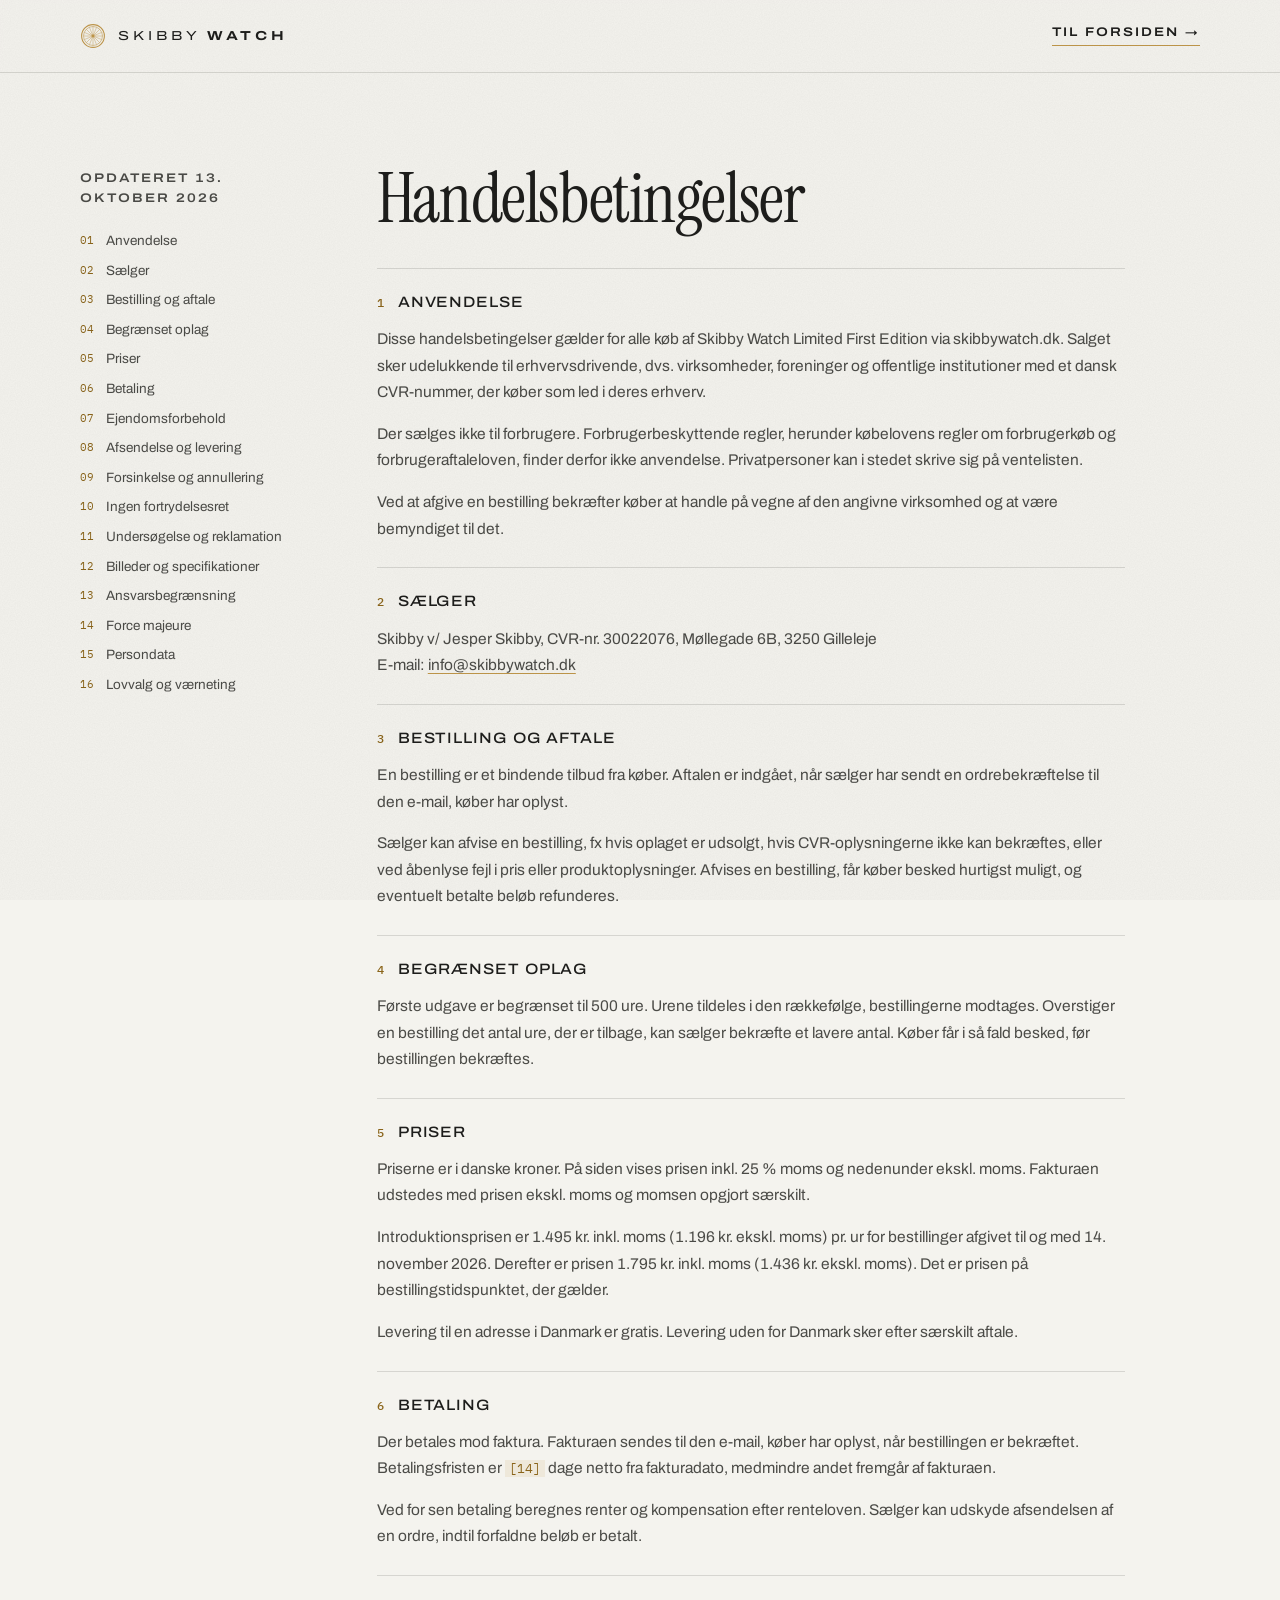
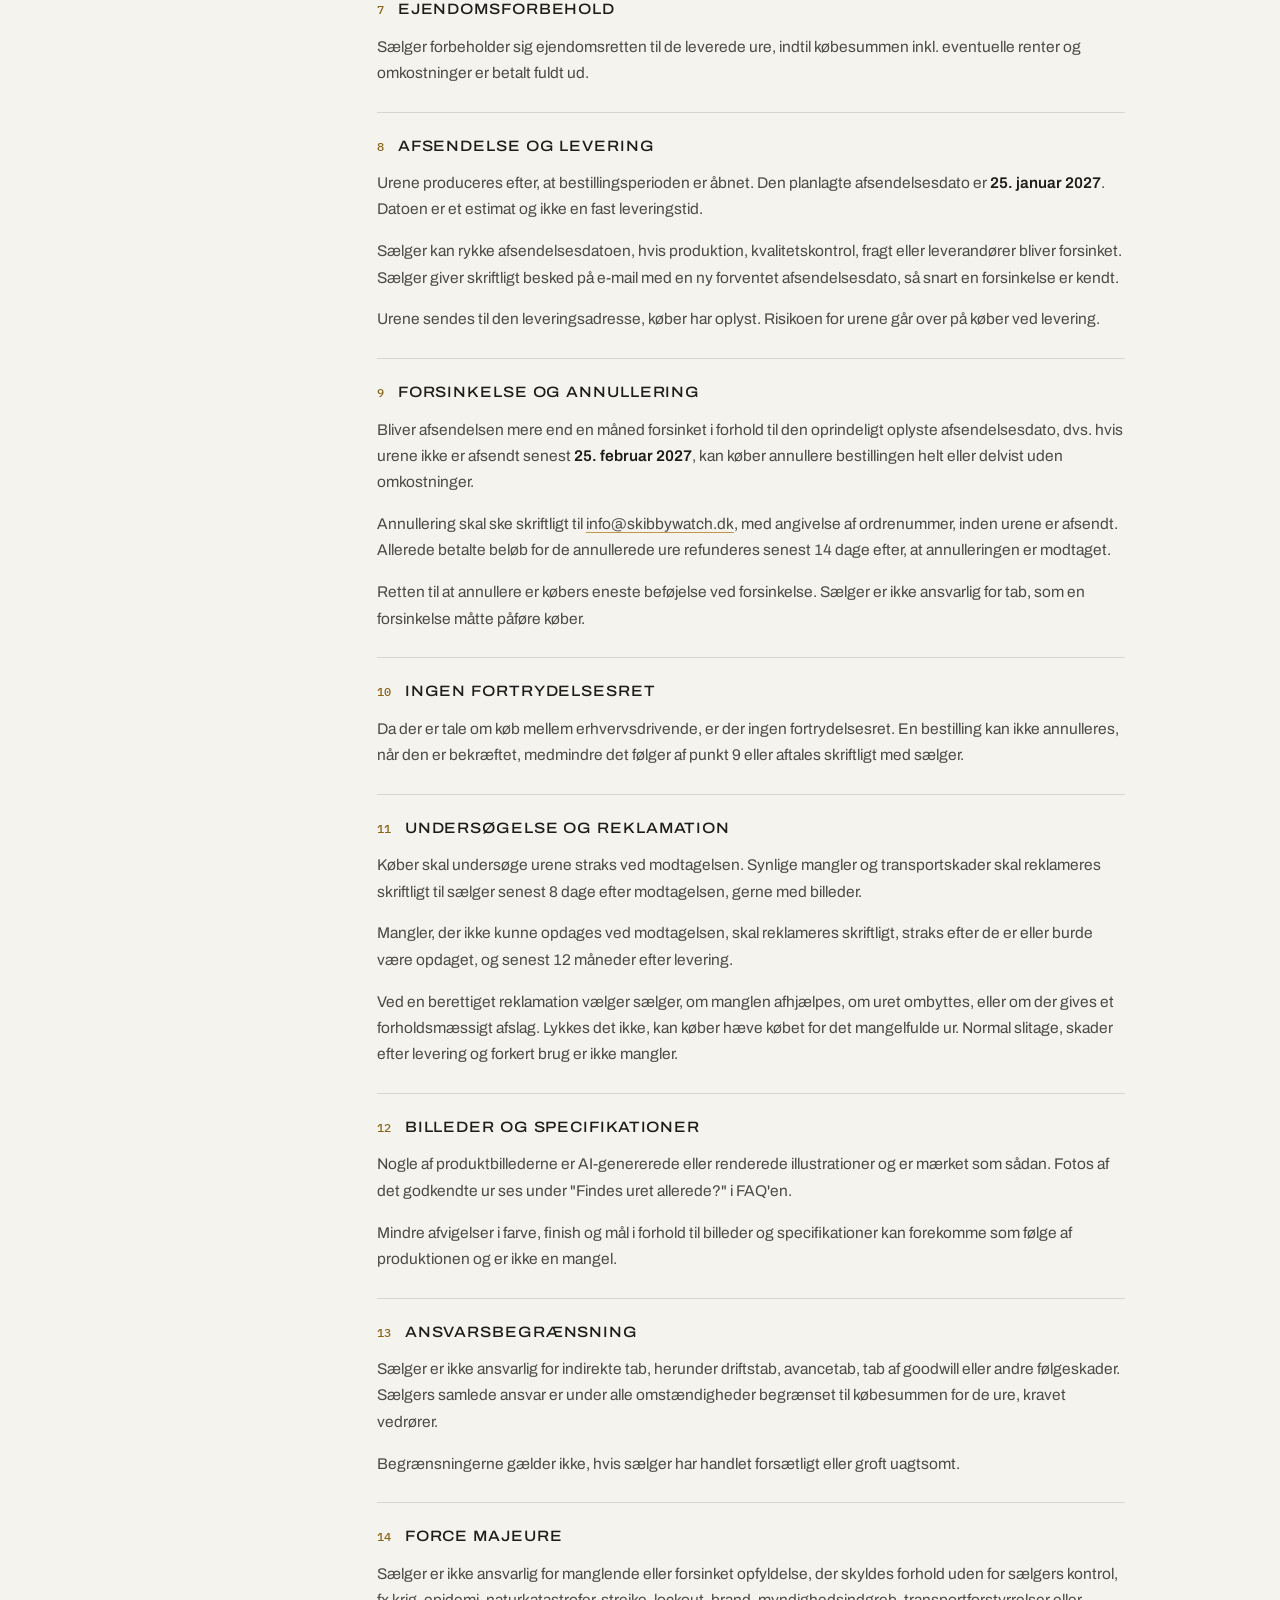
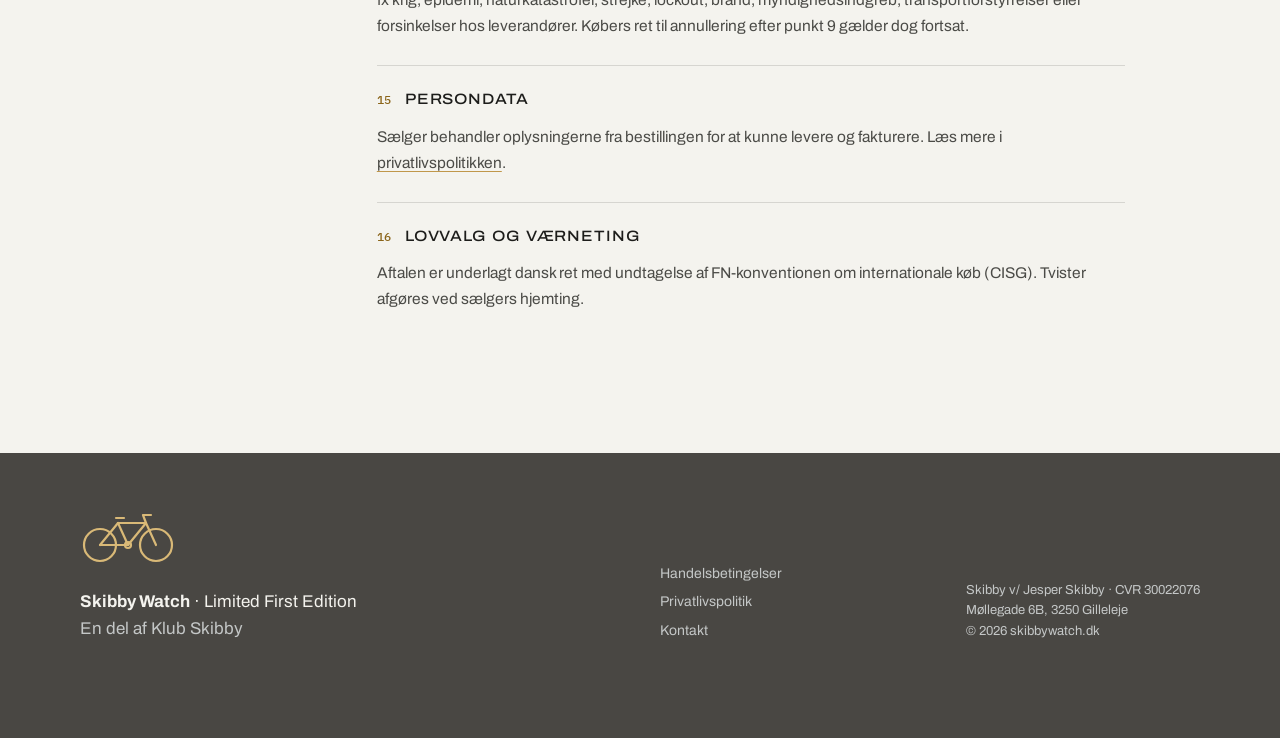
==== handelsbetingelser.html @ cc6bac85 "Handelsbetingelser og privatlivspolitik (B2B) - handelsbetingelser.html: erhvervssalg, sælger Skibby" ====
<!doctype html>
<html lang="da">
<head>
  <meta charset="utf-8">
  <meta name="viewport" content="width=device-width, initial-scale=1">
  <meta name="theme-color" content="#F4F3EE">
  <meta name="description" content="Handelsbetingelser for erhvervskøb af Skibby Watch Limited First Edition.">
  <link rel="canonical" href="https://skibbywatch.dk/handelsbetingelser.html">
  <title>Handelsbetingelser — Skibby Watch</title>
  <link rel="preconnect" href="https://fonts.googleapis.com">
  <link rel="preconnect" href="https://fonts.gstatic.com" crossorigin>
  <link href="https://fonts.googleapis.com/css2?family=Archivo:wdth,wght@62..125,300..800&family=IBM+Plex+Mono:wght@400;500&family=Instrument+Serif:ital@0;1&display=swap" rel="stylesheet">
  <link rel="stylesheet" href="assets/css/style.css">
</head>
<body class="legal-page">

  <svg width="0" height="0" style="position:absolute" aria-hidden="true">
    <defs>
      <symbol id="i-wheel" viewBox="0 0 48 48">
        <circle cx="24" cy="24" r="21" fill="none" stroke="currentColor" stroke-width="2"/>
        <circle cx="24" cy="24" r="17.5" fill="none" stroke="currentColor" stroke-width="1"/>
        <circle cx="24" cy="24" r="2.6" fill="currentColor"/>
        <g stroke="currentColor" stroke-width=".8">
          <line x1="24" y1="6.5" x2="24" y2="41.5"/><line x1="6.5" y1="24" x2="41.5" y2="24"/>
          <line x1="11.6" y1="11.6" x2="36.4" y2="36.4"/><line x1="36.4" y1="11.6" x2="11.6" y2="36.4"/>
          <line x1="17.3" y1="7.8" x2="30.7" y2="40.2"/><line x1="30.7" y1="7.8" x2="17.3" y2="40.2"/>
          <line x1="7.8" y1="17.3" x2="40.2" y2="30.7"/><line x1="7.8" y1="30.7" x2="40.2" y2="17.3"/>
        </g>
      </symbol>
      <symbol id="i-bike" viewBox="0 0 96 56">
        <g fill="none" stroke="currentColor" stroke-width="2.2" stroke-linecap="round" stroke-linejoin="round">
          <circle cx="20" cy="36" r="16"/><circle cx="76" cy="36" r="16"/>
          <path d="M20 36 L38 14 L66 14 L76 36"/><path d="M38 14 L48 36 L66 14"/><path d="M20 36 L48 36"/>
          <path d="M36 9 h8"/><path d="M66 14 L63 6 h8"/>
          <circle cx="48" cy="36" r="3"/>
        </g>
      </symbol>
    </defs>
  </svg>
  <div class="grain" aria-hidden="true"></div>

  <header class="site-header">
    <div class="wrap header-inner">
      <a class="brand" href="index.html" aria-label="Skibby Watch, til forsiden">
        <svg class="brand-wheel" aria-hidden="true"><use href="#i-wheel"/></svg>
        <span>Skibby <b>Watch</b></span>
      </a>
      <a class="link-arrow" href="index.html">Til forsiden</a>
    </div>
  </header>

  <main class="legal">
    <div class="wrap legal-grid">
      <aside class="legal-aside">
        <p class="eyebrow">Opdateret 13. oktober 2026</p>
        <nav aria-label="Indhold"><ol class="legal-toc"><li><a href="#anvendelse">Anvendelse</a></li><li><a href="#saelger">Sælger</a></li><li><a href="#aftale">Bestilling og aftale</a></li><li><a href="#oplag">Begrænset oplag</a></li><li><a href="#priser">Priser</a></li><li><a href="#betaling">Betaling</a></li><li><a href="#ejendomsforbehold">Ejendomsforbehold</a></li><li><a href="#levering">Afsendelse og levering</a></li><li><a href="#forsinkelse">Forsinkelse og annullering</a></li><li><a href="#ingen-fortrydelse">Ingen fortrydelsesret</a></li><li><a href="#reklamation">Undersøgelse og reklamation</a></li><li><a href="#billeder">Billeder og specifikationer</a></li><li><a href="#ansvar">Ansvarsbegrænsning</a></li><li><a href="#force-majeure">Force majeure</a></li><li><a href="#persondata">Persondata</a></li><li><a href="#lovvalg">Lovvalg og værneting</a></li></ol></nav>
      </aside>
      <article class="legal-body">
        <h1>Handelsbetingelser</h1>
        <section id="anvendelse">
          <h2><span>1</span>Anvendelse</h2>
          <p>Disse handelsbetingelser gælder for alle køb af Skibby Watch Limited First Edition via skibbywatch.dk. Salget sker udelukkende til erhvervsdrivende, dvs. virksomheder, foreninger og offentlige institutioner med et dansk CVR-nummer, der køber som led i deres erhverv.</p>
          <p>Der sælges ikke til forbrugere. Forbrugerbeskyttende regler, herunder købelovens regler om forbrugerkøb og forbrugeraftaleloven, finder derfor ikke anvendelse. Privatpersoner kan i stedet skrive sig på ventelisten.</p>
          <p>Ved at afgive en bestilling bekræfter køber at handle på vegne af den angivne virksomhed og at være bemyndiget til det.</p>
        </section>
        <section id="saelger">
          <h2><span>2</span>Sælger</h2>
          <p>Skibby v/ Jesper Skibby, CVR-nr. 30022076, Møllegade 6B, 3250 Gilleleje<br>E-mail: <a href="mailto:info@skibbywatch.dk">info@skibbywatch.dk</a></p>
        </section>
        <section id="aftale">
          <h2><span>3</span>Bestilling og aftale</h2>
          <p>En bestilling er et bindende tilbud fra køber. Aftalen er indgået, når sælger har sendt en ordrebekræftelse til den e-mail, køber har oplyst.</p>
          <p>Sælger kan afvise en bestilling, fx hvis oplaget er udsolgt, hvis CVR-oplysningerne ikke kan bekræftes, eller ved åbenlyse fejl i pris eller produktoplysninger. Afvises en bestilling, får køber besked hurtigst muligt, og eventuelt betalte beløb refunderes.</p>
        </section>
        <section id="oplag">
          <h2><span>4</span>Begrænset oplag</h2>
          <p>Første udgave er begrænset til 500 ure. Urene tildeles i den rækkefølge, bestillingerne modtages. Overstiger en bestilling det antal ure, der er tilbage, kan sælger bekræfte et lavere antal. Køber får i så fald besked, før bestillingen bekræftes.</p>
        </section>
        <section id="priser">
          <h2><span>5</span>Priser</h2>
          <p>Priserne er i danske kroner. På siden vises prisen inkl. 25 % moms og nedenunder ekskl. moms. Fakturaen udstedes med prisen ekskl. moms og momsen opgjort særskilt.</p>
          <p>Introduktionsprisen er 1.495 kr. inkl. moms (1.196 kr. ekskl. moms) pr. ur for bestillinger afgivet til og med 14. november 2026. Derefter er prisen 1.795 kr. inkl. moms (1.436 kr. ekskl. moms). Det er prisen på bestillingstidspunktet, der gælder.</p>
          <p>Levering til en adresse i Danmark er gratis. Levering uden for Danmark sker efter særskilt aftale.</p>
        </section>
        <section id="betaling">
          <h2><span>6</span>Betaling</h2>
          <p>Der betales mod faktura. Fakturaen sendes til den e-mail, køber har oplyst, når bestillingen er bekræftet. Betalingsfristen er <span class="todo">[14]</span> dage netto fra fakturadato, medmindre andet fremgår af fakturaen.</p>
          <p>Ved for sen betaling beregnes renter og kompensation efter renteloven. Sælger kan udskyde afsendelsen af en ordre, indtil forfaldne beløb er betalt.</p>
        </section>
        <section id="ejendomsforbehold">
          <h2><span>7</span>Ejendomsforbehold</h2>
          <p>Sælger forbeholder sig ejendomsretten til de leverede ure, indtil købesummen inkl. eventuelle renter og omkostninger er betalt fuldt ud.</p>
        </section>
        <section id="levering">
          <h2><span>8</span>Afsendelse og levering</h2>
          <p>Urene produceres efter, at bestillingsperioden er åbnet. Den planlagte afsendelsesdato er <strong>25. januar 2027</strong>. Datoen er et estimat og ikke en fast leveringstid.</p>
          <p>Sælger kan rykke afsendelsesdatoen, hvis produktion, kvalitetskontrol, fragt eller leverandører bliver forsinket. Sælger giver skriftligt besked på e-mail med en ny forventet afsendelsesdato, så snart en forsinkelse er kendt.</p>
          <p>Urene sendes til den leveringsadresse, køber har oplyst. Risikoen for urene går over på køber ved levering.</p>
        </section>
        <section id="forsinkelse">
          <h2><span>9</span>Forsinkelse og annullering</h2>
          <p>Bliver afsendelsen mere end en måned forsinket i forhold til den oprindeligt oplyste afsendelsesdato, dvs. hvis urene ikke er afsendt senest <strong>25. februar 2027</strong>, kan køber annullere bestillingen helt eller delvist uden omkostninger.</p>
          <p>Annullering skal ske skriftligt til <a href="mailto:info@skibbywatch.dk">info@skibbywatch.dk</a>, med angivelse af ordrenummer, inden urene er afsendt. Allerede betalte beløb for de annullerede ure refunderes senest 14 dage efter, at annulleringen er modtaget.</p>
          <p>Retten til at annullere er købers eneste beføjelse ved forsinkelse. Sælger er ikke ansvarlig for tab, som en forsinkelse måtte påføre køber.</p>
        </section>
        <section id="ingen-fortrydelse">
          <h2><span>10</span>Ingen fortrydelsesret</h2>
          <p>Da der er tale om køb mellem erhvervsdrivende, er der ingen fortrydelsesret. En bestilling kan ikke annulleres, når den er bekræftet, medmindre det følger af punkt 9 eller aftales skriftligt med sælger.</p>
        </section>
        <section id="reklamation">
          <h2><span>11</span>Undersøgelse og reklamation</h2>
          <p>Køber skal undersøge urene straks ved modtagelsen. Synlige mangler og transportskader skal reklameres skriftligt til sælger senest 8 dage efter modtagelsen, gerne med billeder.</p>
          <p>Mangler, der ikke kunne opdages ved modtagelsen, skal reklameres skriftligt, straks efter de er eller burde være opdaget, og senest 12 måneder efter levering.</p>
          <p>Ved en berettiget reklamation vælger sælger, om manglen afhjælpes, om uret ombyttes, eller om der gives et forholdsmæssigt afslag. Lykkes det ikke, kan køber hæve købet for det mangelfulde ur. Normal slitage, skader efter levering og forkert brug er ikke mangler.</p>
        </section>
        <section id="billeder">
          <h2><span>12</span>Billeder og specifikationer</h2>
          <p>Nogle af produktbillederne er AI-genererede eller renderede illustrationer og er mærket som sådan. Fotos af det godkendte ur ses under "Findes uret allerede?" i FAQ'en.</p>
          <p>Mindre afvigelser i farve, finish og mål i forhold til billeder og specifikationer kan forekomme som følge af produktionen og er ikke en mangel.</p>
        </section>
        <section id="ansvar">
          <h2><span>13</span>Ansvarsbegrænsning</h2>
          <p>Sælger er ikke ansvarlig for indirekte tab, herunder driftstab, avancetab, tab af goodwill eller andre følgeskader. Sælgers samlede ansvar er under alle omstændigheder begrænset til købesummen for de ure, kravet vedrører.</p>
          <p>Begrænsningerne gælder ikke, hvis sælger har handlet forsætligt eller groft uagtsomt.</p>
        </section>
        <section id="force-majeure">
          <h2><span>14</span>Force majeure</h2>
          <p>Sælger er ikke ansvarlig for manglende eller forsinket opfyldelse, der skyldes forhold uden for sælgers kontrol, fx krig, epidemi, naturkatastrofer, strejke, lockout, brand, myndighedsindgreb, transportforstyrrelser eller forsinkelser hos leverandører. Købers ret til annullering efter punkt 9 gælder dog fortsat.</p>
        </section>
        <section id="persondata">
          <h2><span>15</span>Persondata</h2>
          <p>Sælger behandler oplysningerne fra bestillingen for at kunne levere og fakturere. Læs mere i <a href="privatlivspolitik.html">privatlivspolitikken</a>.</p>
        </section>
        <section id="lovvalg">
          <h2><span>16</span>Lovvalg og værneting</h2>
          <p>Aftalen er underlagt dansk ret med undtagelse af FN-konventionen om internationale køb (CISG). Tvister afgøres ved sælgers hjemting.</p>
        </section>

      </article>
    </div>
  </main>

  <footer class="site-footer">
    <div class="wrap footer-inner">
      <div class="footer-brand">
        <svg class="footer-bike" aria-hidden="true"><use href="#i-bike"/></svg>
        <p><b>Skibby Watch</b> · Limited First Edition</p>
        <p class="muted">En del af Klub Skibby</p>
      </div>
      <nav class="footer-nav" aria-label="Footer">
        <a href="handelsbetingelser.html">Handelsbetingelser</a>
        <a href="privatlivspolitik.html">Privatlivspolitik</a>
        <a href="mailto:info@skibbywatch.dk">Kontakt</a>
      </nav>
      <p class="muted small">Skibby v/ Jesper Skibby · CVR 30022076<br>Møllegade 6B, 3250 Gilleleje<br>© 2026 skibbywatch.dk</p>
    </div>
  </footer>
</body>
</html>
---- assets/css/style.css ----
/* ==========================================================================
   Skibby Watch — skibbywatch.dk
   Skandinavisk og minimalistisk, afstemt efter urskiven:
   hvid skive, guldindekser, poleret stål og den grå sten fra produktfotoet.
   ========================================================================== */

:root {
  /* Palette — hentet fra urskiven */
  --paper:      #F4F3EE;  /* hvid skive */
  --paper-2:    #E9E8E1;  /* skive i skygge / guilloche */
  --ink:        #1D1D1B;  /* sorte påskrifter */
  --ink-soft:   #4B4B47;
  --steel:      #676C70;  /* stål, mørk side — bruges til tekst */
  --steel-light:#C4C7C7;  /* poleret stål */
  --gold:       #C0974A;  /* guldindekser — streger, flader, ikoner */
  --gold-ink:   #8A6419;  /* guld til lille tekst (kontrast) */
  --gold-light: #D9B977;  /* guld på mørk baggrund */
  --stone:      #494743;  /* stenen fra produktfotoet */
  --line:       rgba(29, 29, 27, .14);

  --gold-metal: linear-gradient(90deg, #A37A2C 0%, #E6CB8C 45%, #C0974A 60%, #8C6620 100%);
  --steel-metal: conic-gradient(from 210deg, #8E9396, #F1F2F0, #A6AAAC, #E4E5E2, #7E8386, #D7D9D6, #8E9396);

  --font-sans: "Archivo", system-ui, -apple-system, "Segoe UI", sans-serif;
  --font-mono: "IBM Plex Mono", ui-monospace, Menlo, monospace;
  --font-label: "Archivo", system-ui, sans-serif;
  --font-serif: "Instrument Serif", "Times New Roman", serif;   /* accent, som en gravering */
  --shadow-soft: 0 1px 1px rgba(29,29,27,.04), 0 8px 16px -6px rgba(29,29,27,.10), 0 30px 60px -20px rgba(29,29,27,.22);  /* bred, spærret versal som "GRAND TOUR STAGE WINS" */

  --wrap: 1200px;
  --gutter: clamp(16px, 4vw, 40px);
  --radius: 2px;
  --ease: cubic-bezier(.2, .7, .2, 1);
}

*,
*::before,
*::after { box-sizing: border-box; }

html { scroll-behavior: smooth; -webkit-text-size-adjust: 100%; overflow-x: clip; }

body {
  margin: 0;
  background: var(--paper);
  color: var(--ink);
  font-family: var(--font-sans);
  font-size: 17px;
  line-height: 1.6;
  -webkit-font-smoothing: antialiased;
  font-feature-settings: "tnum" 1;
  overflow-x: hidden;
}

img { display: block; max-width: 100%; }
a { color: inherit; }
h1, h2, h3 { margin: 0; line-height: 1.02; letter-spacing: -.02em; }
p { margin: 0 0 1em; }

.wrap {
  width: 100%;
  max-width: var(--wrap);
  margin-inline: auto;
  padding-inline: var(--gutter);
}

/* Grain — det rå lag over alt ---------------------------------------- */
.grain {
  position: fixed;
  inset: 0;
  pointer-events: none;
  z-index: 100;
  opacity: .07;
  mix-blend-mode: multiply;
  background-image: url("data:image/svg+xml;utf8,<svg xmlns='http://www.w3.org/2000/svg' width='220' height='220'><filter id='n'><feTurbulence type='fractalNoise' baseFrequency='.85' numOctaves='3' stitchTiles='stitch'/><feColorMatrix values='0 0 0 0 0  0 0 0 0 0  0 0 0 0 0  0 0 0 .55 0'/></filter><rect width='100%' height='100%' filter='url(%23n)'/></svg>");
}

/* Små fællesbrikker -------------------------------------------------- */
.eyebrow {
  display: inline-flex;
  align-items: center;
  gap: .6em;
  font-family: var(--font-label);
  font-size: 12.5px;
  letter-spacing: .08em;
  text-transform: uppercase;
  color: var(--ink-soft);
  margin-bottom: 1.4rem;
}
/* Fælles label-stil, som skrifterne på skiven */
.eyebrow, .hero-facts dt, .stage-labels, .spec h3, .qty-label, .ph .tag, .ph::before,
.story-media figcaption, blockquote cite, .numberband-note, .price small, .variant, .sticky-buy span, .section-no {
  font-stretch: 118%;
  font-weight: 600;
  letter-spacing: .16em;
}

/* Sektionsnummer som et timeindeks: guldbaton + tal */
.section-no {
  display: inline-flex;
  align-items: center;
  gap: 10px;
  font-family: var(--font-label);
  font-size: 12px;
  color: var(--gold-ink);
  margin-bottom: 1rem;
}
.section-no::before {
  content: "";
  width: 22px; height: 6px;
  background: var(--gold-metal);
  box-shadow: 0 1px 0 rgba(0,0,0,.25);
}

.todo {
  font-family: var(--font-mono);
  font-size: .85em;
  color: var(--gold-ink);
  background: rgba(192, 151, 74, .12);
  padding: 0 .3em;
}

.btn {
  --bg: var(--ink);
  display: inline-flex;
  align-items: center;
  justify-content: center;
  gap: .7em;
  background: var(--bg);
  color: var(--paper);
  border: 0;
  border-radius: 1px;
  padding: 18px 30px;
  font: 600 12.5px/1 var(--font-label);
  font-stretch: 118%;
  letter-spacing: .16em;
  text-transform: uppercase;
  text-decoration: none;
  cursor: pointer;
  position: relative;
  transition: background .35s var(--ease);
  box-shadow: 0 10px 24px -12px rgba(29,29,27,.5);
}
/* indre guldkant, som en facet */
.btn::after {
  content: "";
  position: absolute;
  inset: 4px;
  border: 1px solid rgba(217, 185, 119, .45);
  pointer-events: none;
  transition: inset .35s var(--ease), border-color .35s var(--ease);
}
.btn:hover { background: #2A2A27; }
.btn:hover::after { inset: 3px; border-color: rgba(217, 185, 119, .9); }
.btn:active { transform: translateY(1px); }
.btn:focus-visible { outline: 1px solid var(--gold); outline-offset: 4px; }
.btn-sm { padding: 12px 18px; font-size: 11px; }
.btn-sm::after { inset: 3px; }
.btn-block { width: 100%; padding-block: 22px; font-size: 13px; }

.ic-inline { width: 16px; height: 16px; }
.btn .ic-inline { color: var(--gold-light); }
.btn:hover .ic-inline { animation: spin 1.2s linear infinite; }

.link-arrow {
  font: 600 12.5px/1 var(--font-label);
  font-stretch: 118%;
  letter-spacing: .16em;
  text-transform: uppercase;
  text-decoration: none;
  border-bottom: 1px solid var(--gold);
  padding-bottom: 6px;
}
.link-arrow::after { content: " →"; transition: margin .2s; }
.link-arrow:hover::after { margin-left: 4px; }

@keyframes spin { to { transform: rotate(360deg); } }

/* Billed-pladsholdere -------------------------------------------------
   Hvis billedet ikke findes, vises en rå, stribet flade med filnavnet. */
.ph {
  position: relative;
  margin: 0;
  aspect-ratio: 4 / 5;
  overflow: hidden;
  background:
    repeating-linear-gradient(-45deg, transparent 0 14px, rgba(27,28,30,.05) 14px 15px),
    var(--paper-2);
  border: 1px solid var(--line);
}
.ph::before {
  content: attr(data-label);
  position: absolute;
  left: 14px; bottom: 12px; right: 14px;
  font-family: var(--font-label);
  font-size: 10.5px;
  color: var(--ink-soft);
}
.ph img {
  position: relative;
  z-index: 1;
  width: 100%;
  height: 100%;
  object-fit: cover;
  filter: saturate(.94) contrast(1.02);
  transition: transform 1.4s var(--ease);
}
.gallery .ph:hover img { transform: scale(1.03); }
.ph img.is-missing { display: none; }
.ph-portrait { aspect-ratio: 7 / 10; }
.ph-front img { object-position: 50% 45%; }
.ph-back img { object-position: 50% 48%; transform: scale(1.7); transform-origin: 50% 48%; }
.gallery .ph-back:hover img { transform: scale(1.76); }
.ph .tag {
  position: absolute;
  z-index: 3;
  left: 12px; top: 12px;
  background: var(--paper);
  color: var(--ink);
  font-family: var(--font-label);
  font-size: 10px;
  text-transform: uppercase;
  padding: 5px 9px 5px 22px;
  backdrop-filter: blur(6px);
  background: rgba(244, 243, 238, .88);
}
/* lille guldindeks i mærkaten */
.ph .tag::before {
  content: "";
  position: absolute;
  left: 9px; top: 50%;
  width: 7px; height: 3px;
  translate: 0 -50%;
  background: var(--gold-metal);
}
/* Mærkning af AI-genererede billeder (EU AI Act art. 50) */
.ph[data-ai]::after {
  content: "AI-genereret";
  position: absolute;
  z-index: 3;
  right: 8px; bottom: 8px;
  font: 500 9px/1 var(--font-label);
  letter-spacing: .04em;
  color: rgba(29, 29, 27, .7);
  background: rgba(244, 243, 238, .72);
  padding: 3px 5px;
  pointer-events: none;
}
.ph-tall { aspect-ratio: 4 / 5; }
.ph-square { aspect-ratio: 1; }
.ph-wide { aspect-ratio: 16 / 10; }

/* Header ------------------------------------------------------------- */
.site-header {
  position: sticky;
  top: env(safe-area-inset-top, 0px);
  z-index: 50;
  background: rgba(244, 243, 238, .86);
  backdrop-filter: blur(10px);
  -webkit-backdrop-filter: blur(10px);
  border-bottom: 1px solid var(--line);
}
.header-inner {
  display: flex;
  align-items: center;
  justify-content: space-between;
  gap: 16px;
  height: 72px;
}
.brand {
  display: inline-flex;
  align-items: center;
  gap: 12px;
  text-decoration: none;
  font-size: 13px;
  font-weight: 400;
  font-stretch: 125%;
  letter-spacing: .3em;
  text-transform: uppercase;
}
.brand b { font-weight: 700; }
.brand span { white-space: nowrap; }
.brand-wheel { width: 26px; height: 26px; color: var(--gold); animation: spin 14s linear infinite; }
.nav { display: flex; gap: 28px; }
.nav a {
  text-decoration: none;
  font-size: 11px;
  font-weight: 600;
  font-stretch: 118%;
  letter-spacing: .16em;
  text-transform: uppercase;
  color: var(--ink-soft);
}
.nav a:hover { color: var(--ink); }

/* Hero --------------------------------------------------------------- */
.hero { padding: clamp(40px, 8vw, 96px) 0 clamp(24px, 4vw, 48px); overflow: clip; }
.hero-grid {
  display: grid;
  grid-template-columns: 1.1fr .9fr;
  gap: clamp(32px, 6vw, 80px);
  align-items: center;
}
.hero h1 {
  font-size: clamp(30px, 4.2vw, 58px);
  font-weight: 500;
  font-stretch: 110%;
  text-transform: uppercase;
  letter-spacing: .02em;
  line-height: 1.04;
  margin-bottom: 1.6rem;
}
.hero h1 em {
  display: block;
  margin-top: .06em;
  font-family: var(--font-serif);
  font-style: italic;
  font-weight: 400;
  font-stretch: 100%;
  text-transform: none;
  letter-spacing: -.01em;
  font-size: 1.5em;
  line-height: .95;
}
.lead { font-size: clamp(17px, 1.5vw, 19px); color: var(--ink-soft); max-width: 34em; }
.hero-cta { display: flex; flex-wrap: wrap; align-items: center; gap: 28px; margin: 2rem 0 2.6rem; }
.hero-facts {
  display: grid;
  grid-template-columns: repeat(3, auto);
  justify-content: start;
  gap: 0 40px;
  margin: 0;
  padding-top: 1.4rem;
  border-top: 1px solid var(--line);
}
.hero-facts dt {
  font-family: var(--font-label);
  font-size: 10.5px;
  text-transform: uppercase;
  color: var(--steel);
}
.hero-facts dd { margin: 6px 0 0; font-weight: 400; font-size: 24px; line-height: 1.1; font-family: var(--font-serif); }

.hero-copy { position: relative; z-index: 1; }
.hero-media { position: relative; margin: 0; isolation: isolate; }
.hero-media .ph, .buy-media .ph { border: 0; outline: 1px solid rgba(255,255,255,.55); outline-offset: -10px; box-shadow: var(--shadow-soft); }
/* Solstråle-guilloche som på skiven, bag billedet */
.hero-media::before {
  content: "";
  position: absolute;
  z-index: -2;
  left: 50%; top: 50%;
  width: 150%; aspect-ratio: 1;
  translate: -50% -50%;
  border-radius: 50%;
  background:
    radial-gradient(circle, transparent 0 40%, var(--paper) 71%),
    repeating-conic-gradient(rgba(29,29,27,.07) 0 .6deg, transparent .6deg 2.4deg),
    var(--paper-2);
}
.dial-ring {
  position: absolute;
  z-index: -1;
  left: 50%; top: 50%;
  width: 136%;
  translate: -50% -50%;
  overflow: visible;
}
.dial-ring .ring-line { stroke: var(--steel-light); stroke-width: 1.2; }
.dial-ring .ticks line { stroke: var(--ink); stroke-width: 1.2; opacity: .45; }
.dial-ring .baton { fill: var(--gold); stroke: rgba(0,0,0,.18); stroke-width: .6; }

/* Medaljon: laurbærkransen fra skiven, i poleret stålkant */
.medal {
  position: absolute;
  left: -48px;
  bottom: -44px;
  width: 144px;
  height: 144px;
  border-radius: 50%;
  z-index: 2;
  padding: 6px;
  background: var(--steel-metal);
  box-shadow: 0 2px 3px rgba(29,29,27,.12), 0 18px 34px -10px rgba(29,29,27,.35), inset 0 0 0 1px rgba(0,0,0,.15);
}
.medal svg {
  width: 100%;
  height: 100%;
  border-radius: 50%;
  background:
    repeating-conic-gradient(rgba(29,29,27,.05) 0 .8deg, transparent .8deg 3deg),
    var(--paper);
  box-shadow: inset 0 0 0 1px rgba(0,0,0,.12);
}
.medal .laurel { fill: none; stroke: var(--gold); stroke-width: .9; }
.medal-ring {
  fill: var(--steel);
  font-family: var(--font-label);
  font-size: 7.4px;
  font-weight: 600;
  letter-spacing: .2em;
}
.medal-five { fill: var(--gold); font: 600 26px/1 var(--font-sans); }
.medal-sub { fill: var(--ink); font: 600 5.4px/1 var(--font-label); letter-spacing: .18em; }
.medal-ring { transform-origin: 66px 66px; animation: spin 40s linear infinite; }

/* Etapeprofil -------------------------------------------------------- */
.stage { margin-top: clamp(40px, 6vw, 72px); }
.stage-plot { position: relative; padding-top: 28px; }
.stage svg { display: block; width: 100%; height: clamp(64px, 9vw, 120px); }
/* Hver top markeres som et guldindeks med årstal */
.peak {
  position: absolute;
  left: var(--x);
  top: calc(28px + var(--y) * .9);
  translate: -50% calc(-100% - 12px);
  font-family: var(--font-mono);
  font-size: 12px;
  font-weight: 500;
  letter-spacing: .04em;
  color: var(--gold-ink);
  white-space: nowrap;
}
.peak::after {
  content: "";
  position: absolute;
  left: 50%; top: calc(100% + 2px);
  width: 4px; height: 12px;
  translate: -50% 0;
  background: var(--gold-metal);
  box-shadow: 0 0 0 .5px rgba(0,0,0,.2);
}
.engrave-line { stroke: var(--steel); stroke-width: 1; opacity: .35; }
.stage-line {
  fill: none;
  stroke: var(--ink);
  stroke-width: 1.4;
  vector-effect: non-scaling-stroke;
  stroke-linejoin: round;
  stroke-dasharray: 2400;
  stroke-dashoffset: 2400;
  transition: stroke-dashoffset 2.4s var(--ease);
}
.stage.is-visible .stage-line { stroke-dashoffset: 0; }
.stage-labels {
  display: flex;
  justify-content: center;
  text-align: center;
  font-family: var(--font-label);
  font-size: 10px;
  text-transform: uppercase;
  color: var(--steel);
  padding-top: 8px;
  padding-bottom: 10px;
}

/* Minutspor: fine streger, guldindeks for hvert femte */
.minute-track {
  height: 12px;
  background:
    repeating-linear-gradient(90deg, var(--gold) 0 3px, transparent 3px 60px) left top / 100% 12px no-repeat,
    repeating-linear-gradient(90deg, rgba(29,29,27,.45) 0 1px, transparent 1px 12px) left top / 100% 7px no-repeat;
  border-top: 1px solid var(--ink);
}
.stage-labels .kom { color: var(--gold-ink); }

/* Historien ---------------------------------------------------------- */
.story { padding: clamp(80px, 12vw, 160px) 0; }
.story-grid {
  display: grid;
  grid-template-columns: 1.3fr 1fr;
  gap: clamp(24px, 4vw, 56px);
  align-items: start;
}
.story-label { grid-column: 1 / -1; }
h2 {
  font-size: clamp(24px, 2.8vw, 36px);
  font-weight: 500;
  font-stretch: 112%;
  letter-spacing: .05em;
  text-transform: uppercase;
}
.story-body .big {
  font-family: var(--font-serif);
  font-size: clamp(32px, 3.6vw, 48px);
  font-weight: 400;
  line-height: 1.08;
  letter-spacing: -.01em;
  color: var(--ink) !important;
  margin-bottom: 1.2em;
}
.story-body p { color: var(--ink-soft); max-width: 36em; }
blockquote {
  margin: 2.2rem 0 0;
  padding: 1.4rem 0 0 1.4rem;
  border-left: 1px solid var(--gold);
}
blockquote p { font-family: var(--font-serif); font-size: 26px; line-height: 1.2; color: var(--ink) !important; font-style: italic; }
blockquote cite { font-style: normal; font-family: var(--font-label); font-size: 10.5px; text-transform: uppercase; color: var(--steel); }
.story-media { margin: 0; max-width: 420px; justify-self: end; width: 100%; }
.story-media .ph { filter: grayscale(1) contrast(1.05); border: 0; box-shadow: var(--shadow-soft); }
.story-media figcaption {
  display: flex;
  align-items: center;
  gap: 10px;
  margin-top: 14px;
  font-family: var(--font-label);
  font-size: 10.5px;
  text-transform: uppercase;
  color: var(--steel);
}
.ic { width: 36px; height: 22px; color: var(--gold); flex: none; }

/* Uret --------------------------------------------------------------- */
.watch { padding: 0 0 clamp(64px, 10vw, 128px); }
.section-head {
  display: grid;
  grid-template-columns: 200px 1fr;
  gap: 8px clamp(24px, 4vw, 56px);
  align-items: end;
  margin-bottom: clamp(28px, 4vw, 48px);
}
.section-head .section-no { grid-row: 1; grid-column: 1; justify-self: start; align-self: start; }
.section-head h2 { grid-column: 1 / -1; }
.section-head p { grid-column: 1 / -1; color: var(--ink-soft); max-width: 32em; margin: 0; }

.gallery {
  display: grid;
  grid-template-columns: 2fr 1fr;
  grid-template-rows: repeat(2, minmax(0, 1fr));
  gap: 14px;
  aspect-ratio: 16 / 10;
}
.gallery .ph { aspect-ratio: auto; height: 100%; }
.gallery .ph-wide { grid-row: span 2; }

.specs {
  display: grid;
  grid-template-columns: repeat(3, 1fr);
  margin-top: clamp(32px, 5vw, 56px);
  padding-top: 12px;
  background:
    repeating-linear-gradient(90deg, var(--gold) 0 3px, transparent 3px 60px) left top / 100% 12px no-repeat,
    repeating-linear-gradient(90deg, rgba(29,29,27,.45) 0 1px, transparent 1px 12px) left top / 100% 7px no-repeat;
  border-top: 1px solid var(--ink);
}
.spec {
  padding: 22px 20px 22px 0;
  border-bottom: 1px solid var(--line);
  display: grid;
  grid-template-columns: auto 1fr;
  gap: 2px 14px;
  align-items: center;
}
.spec .ic { grid-row: span 2; width: 28px; height: 28px; color: var(--gold); opacity: .85; }
.spec h3 {
  font-family: var(--font-label);
  font-size: 10px;
  text-transform: uppercase;
  color: var(--steel);
}
.spec p { margin: 0; font-family: var(--font-serif); font-size: 21px; line-height: 1.2; }

/* Tekniske data: som et datablad, to kolonner med hårfine linjer */
.tech {
  display: grid;
  grid-template-columns: 200px 1fr;
  gap: 8px clamp(24px, 4vw, 56px);
  margin-top: clamp(40px, 6vw, 72px);
}
.tech-title {
  font-family: var(--font-label);
  font-stretch: 118%;
  font-weight: 600;
  font-size: 11px;
  letter-spacing: .16em;
  text-transform: uppercase;
  color: var(--gold-ink);
  padding-top: 14px;
}
.tech-list { margin: 0; }
.tech-list div {
  display: grid;
  grid-template-columns: 140px 1fr;
  gap: 16px;
  padding: 13px 0;
  border-bottom: 1px solid var(--line);
}
.tech-list div:first-child { border-top: 1px solid var(--ink); }
.tech-list dt {
  font-family: var(--font-label);
  font-stretch: 118%;
  font-weight: 600;
  font-size: 10px;
  letter-spacing: .16em;
  text-transform: uppercase;
  color: var(--steel);
  padding-top: 4px;
}
.tech-list dd { margin: 0; font-size: 15px; min-width: 0; font-variant-numeric: tabular-nums; }

/* Tal-bånd ----------------------------------------------------------- */
.numberband {
  background: var(--stone);
  color: var(--paper);
  padding: clamp(28px, 4vw, 48px) 0;
  overflow: hidden;
  position: relative;
}
.numberband-track {
  display: flex;
  width: max-content;
  animation: roll 70s linear infinite;
}
.numberband-track span {
  display: flex;
  align-items: center;
  font-size: clamp(64px, 11vw, 160px);
  font-weight: 300;
  font-stretch: 100%;
  line-height: .9;
  white-space: nowrap;
  -webkit-text-stroke: 1px rgba(196, 199, 199, .75);
  color: transparent;
}
/* guldindeks mellem årene */
.numberband-track i {
  display: inline-block;
  width: .08em; height: .5em;
  margin: 0 .32em;
  background: var(--gold-metal);
}
.numberband-note {
  margin: 1.2rem auto 0;
  font-family: var(--font-label);
  font-size: 11px;
  text-transform: uppercase;
  color: var(--steel-light);
}
@keyframes roll { to { transform: translateX(-50%); } }

/* Køb ---------------------------------------------------------------- */
.buy {
  padding: clamp(80px, 12vw, 160px) 0;
  background: var(--paper-2);
  border-top: 1px solid var(--line);
}
.buy-grid {
  display: grid;
  grid-template-columns: 1fr 1fr;
  gap: clamp(32px, 6vw, 80px);
  align-items: start;
}
.buy-media { margin: 0; position: sticky; top: 96px; }

.buy-panel {
  background: var(--paper);
  border: 1px solid var(--line);
  box-shadow: var(--shadow-soft);
  padding: clamp(24px, 3.5vw, 44px);
  position: relative;
}
/* tynd guldlinje i toppen, som en facet på kassen */
.buy-panel::before {
  content: "";
  position: absolute;
  top: -1px; left: -1px; right: -1px;
  height: 2px;
  background: var(--gold-metal);
}
.buy-panel .section-no { display: flex; }
.buy-panel h2 { font-size: clamp(24px, 2.4vw, 32px); margin-bottom: 1rem; }
.variant { font-family: var(--font-label); font-size: 10.5px; text-transform: uppercase; color: var(--ink-soft); margin: -.4rem 0 1.2rem; }
.buy-panel h2 span { display: block; margin-top: .2em; line-height: 1.1; color: var(--steel); font-family: var(--font-serif); font-style: italic; font-weight: 400; font-stretch: 100%; text-transform: none; font-size: 1.2em; letter-spacing: 0; }
.price {
  font-family: var(--font-serif);
  font-size: 42px;
  font-weight: 400;
  line-height: 1;
  margin-bottom: 1.6rem;
}
.price s { font-size: 22px; font-weight: 400; color: var(--steel); margin-left: 6px; }
.price { margin-bottom: .5rem; }
.price-ex { margin: 0 0 1.2rem; font-size: 13px; color: var(--steel); font-variant-numeric: tabular-nums; }
.price-note { font-size: 13.5px; color: var(--gold-ink); margin: 0 0 1.4rem; }
.price small { font-size: 10px; text-transform: uppercase; color: var(--steel); font-family: var(--font-label); }

/* Erhvervsbestilling -------------------------------------------------- */
.order { display: grid; gap: 22px; padding-top: 1.4rem; border-top: 1px solid var(--line); }
.order-details { display: grid; gap: 22px; animation: unfold .5s var(--ease); scroll-margin-top: 96px; }
@keyframes unfold { from { opacity: 0; transform: translateY(-8px); } }
.order-step { margin: 0; padding: 0; border: 0; min-width: 0; }
.order-step legend, .waitlist h3 {
  padding: 0;
  margin-bottom: 12px;
  font: 600 10px/1 var(--font-label);
  font-stretch: 118%;
  letter-spacing: .16em;
  text-transform: uppercase;
  color: var(--gold-ink);
}
.fields { display: grid; grid-template-columns: repeat(6, 1fr); gap: 12px 10px; }
.field { grid-column: span 3; display: grid; gap: 5px; min-width: 0; }
.field.f-wide { grid-column: 1 / -1; }
.field.f-zip { grid-column: span 2; }
.field.f-city { grid-column: span 4; }
.field label { font-size: 12.5px; color: var(--ink-soft); }
.field label em { font-style: normal; color: var(--steel); }
.field input {
  width: 100%;
  height: 44px;
  padding: 0 12px;
  border: 1px solid rgba(29, 29, 27, .22);
  border-radius: 2px;
  background: #fff;
  color: var(--ink);
  font: 15px/1 var(--font-sans);
  transition: border-color .2s, box-shadow .2s;
}
.field input:focus { outline: none; border-color: var(--gold); box-shadow: 0 0 0 3px rgba(192, 151, 74, .18); }
.is-invalid input { border-color: #A3412C; }
.err { font-size: 12px; color: #A3412C; }
.hint { font-size: 12px; color: var(--gold-ink); }
.hint:empty { display: none; }
.cvr-search { position: relative; }
.suggest {
  position: absolute;
  z-index: 10;
  left: 0; right: 0; top: 100%;
  margin: 4px 0 0;
  padding: 4px;
  list-style: none;
  background: #fff;
  border: 1px solid var(--line);
  box-shadow: var(--shadow-soft);
}
.suggest li { display: grid; gap: 2px; padding: 10px 12px; cursor: pointer; outline: none; }
.suggest li:hover, .suggest li:focus { background: var(--paper-2); }
.suggest b { font-weight: 600; font-size: 14.5px; }
.suggest span { font-size: 12px; color: var(--steel); }
.err:empty { display: none; }
[hidden] { display: none !important; }
.check { display: grid; grid-template-columns: 16px 1fr; align-items: start; gap: 4px 10px; font-size: 14px; color: var(--ink-soft); cursor: pointer; }
.check input { width: 16px; height: 16px; margin: 2px 0 0; accent-color: var(--ink); }
.check .err { grid-column: 2; }
.order-step .check + .fields, .order-step .fields + .check { margin-top: 12px; }
#delivery-fields { margin-top: 12px; }
.pay-option {
  display: flex;
  gap: 12px;
  padding: 14px 16px;
  margin-bottom: 14px;
  border: 1px solid var(--gold);
  background: #fff;
  font-size: 13.5px;
  line-height: 1.45;
  color: var(--ink-soft);
}
.pay-option input { margin-top: 3px; accent-color: var(--ink); }
.pay-option b { display: block; color: var(--ink); font-size: 14.5px; }
.form-status { margin: 0; font-size: 13.5px; }
.form-status:empty { display: none; }
.form-status.is-ok { padding: 12px 14px; background: rgba(192, 151, 74, .12); color: var(--ink); }
.form-status.is-error { color: #A3412C; }
.hp { position: absolute; left: -9999px; }
#total-ex { display: block; text-align: right; font-size: 12px; color: var(--steel); }

/* Venteliste for privatpersoner */
.waitlist { margin-top: 1.8rem; padding-top: 1.4rem; border-top: 1px solid var(--line); }
.waitlist > p { font-size: 14px; color: var(--ink-soft); margin-bottom: 14px; }
.waitlist form { display: grid; gap: 14px; }
.btn-ghost { background: transparent; color: var(--ink); box-shadow: none; border: 1px solid var(--ink); }
.btn-ghost::after { display: none; }
.btn-ghost:hover { background: var(--ink); color: var(--paper); }
.qty-label {
  display: block;
  font-family: var(--font-label);
  font-size: 10px;
  text-transform: uppercase;
  color: var(--steel);
  margin-bottom: 8px;
}
.qty-row { display: flex; align-items: center; justify-content: space-between; gap: 16px; flex-wrap: wrap; }
/* Antalsvælgeren som urkassen: stålramme med datovindue i midten */
.qty {
  display: inline-flex;
  align-items: center;
  padding: 3px;
  border-radius: 6px;
  background: var(--steel-metal);
  box-shadow: inset 0 0 0 1px rgba(0,0,0,.18), 0 1px 2px rgba(0,0,0,.12);
}
.qty-btn {
  width: 48px;
  height: 48px;
  border: 0;
  border-radius: 4px;
  background: var(--paper);
  color: var(--ink);
  font: 500 24px/1 var(--font-sans);
  cursor: pointer;
  transition: background .15s;
}
.qty-btn:hover:not(:disabled) { background: #fff; }
.qty-btn:disabled { color: rgba(27,28,30,.25); cursor: not-allowed; }
.qty-btn:focus-visible, .qty input:focus-visible { outline: 2px solid var(--gold); outline-offset: -2px; }
.qty input {
  width: 54px;
  height: 40px;
  margin: 0 6px;
  border: 2px solid transparent;
  border-radius: 1px;
  background:
    linear-gradient(#fff, #fff) padding-box,
    var(--gold-metal) border-box;
  box-shadow: inset 0 2px 3px rgba(0,0,0,.12);
  text-align: center;
  font: 600 20px/1 var(--font-mono);
  color: var(--ink);
  -moz-appearance: textfield;
  appearance: textfield;
}
.qty input::-webkit-outer-spin-button,
.qty input::-webkit-inner-spin-button { -webkit-appearance: none; margin: 0; }
.qty-total { margin: 0; color: var(--ink-soft); }
.qty-total strong { color: var(--ink); font-family: var(--font-serif); font-weight: 400; font-size: 28px; margin-left: 6px; }
.qty-row { margin-bottom: 20px; }

.usps {
  list-style: none;
  margin: 1.8rem 0 0;
  padding: 1.4rem 0 0;
  border-top: 1px solid var(--line);
  display: grid;
  gap: 12px;
}
.usps li { display: flex; gap: 12px; font-size: 14.5px; line-height: 1.45; color: var(--ink); }
.usps svg { width: 16px; height: 16px; flex: none; color: var(--gold); margin-top: 2px; }
.usps em { font-style: normal; color: var(--steel); }

/* FAQ ---------------------------------------------------------------- */
.faq { padding: clamp(80px, 12vw, 160px) 0; border-top: 1px solid var(--line); }

/* "Findes uret allerede?" — lille fotostrimmel i FAQ'en */
.real-strip {
  display: grid;
  grid-template-columns: .75fr 1fr 1.35fr;
  gap: 8px;
  max-width: 560px;
}
.real-strip .ph { aspect-ratio: auto; height: 150px; border: 0; }
.real-note { margin: 10px 0 0; padding-bottom: 22px !important; font-size: 12.5px; }
.faq-grid { display: grid; grid-template-columns: 1fr 2fr; gap: clamp(24px, 4vw, 56px); }
.faq-list details { border-bottom: 1px solid var(--line); }
.faq-list { padding-top: 12px; border-top: 1px solid var(--ink);
  background:
    repeating-linear-gradient(90deg, var(--gold) 0 3px, transparent 3px 60px) left top / 100% 12px no-repeat,
    repeating-linear-gradient(90deg, rgba(29,29,27,.45) 0 1px, transparent 1px 12px) left top / 100% 7px no-repeat; }
.faq-list summary {
  list-style: none;
  cursor: pointer;
  padding: 24px 40px 24px 0;
  font-family: var(--font-serif);
  font-weight: 400;
  font-size: 24px;
  line-height: 1.2;
  position: relative;
}
.faq-list summary::-webkit-details-marker { display: none; }
.faq-list summary::after {
  content: "+";
  position: absolute;
  right: 4px; top: 50%;
  translate: 0 -50%;
  font: 300 24px/1 var(--font-sans);
  color: var(--gold);
  transition: rotate .25s var(--ease);
}
.faq-list details[open] summary::after { rotate: 45deg; }
.faq-list details p { color: var(--ink-soft); padding-bottom: 20px; max-width: 40em; }

/* Footer ------------------------------------------------------------- */
.site-footer { background: var(--stone); color: var(--paper); padding: 56px 0 96px; }
.footer-inner { display: grid; grid-template-columns: 2fr 1fr auto; gap: 32px; align-items: end; }
.footer-bike { width: 96px; height: 56px; color: var(--gold-light); margin-bottom: 14px; }
.footer-brand p { margin: 0; }
.footer-nav { display: flex; flex-direction: column; gap: 6px; font-size: 14px; }
.footer-nav a { text-decoration: none; color: var(--steel-light); }
.footer-nav a:hover { color: var(--paper); }
.muted { color: var(--steel-light); }
.small { font-size: 13px; margin: 0; }

/* Sticky køb-bar (mobil) --------------------------------------------- */
.sticky-buy {
  backdrop-filter: blur(10px);
  position: fixed;
  left: 12px; right: 12px; bottom: calc(12px + env(safe-area-inset-bottom, 0px));
  z-index: 60;
  display: none;
  align-items: center;
  justify-content: space-between;
  gap: 12px;
  padding: 10px 10px 10px 16px;
  background: var(--paper);
  border: 1px solid var(--line);
  box-shadow: var(--shadow-soft);
  transform: translateY(140%);
  transition: transform .3s var(--ease);
}
.sticky-buy div { display: flex; flex-direction: column; line-height: 1.2; font-size: 14px; }
.sticky-buy span { font-family: var(--font-label); font-size: 10.5px; color: var(--steel); }
.sticky-buy.is-visible { transform: none; }

/* Reveal ------------------------------------------------------------- */
/* Indholdet er synligt fra start; kun en let glidning når det kommer i view */
.reveal { transform: translateY(14px); transition: transform .9s var(--ease); }
.reveal.is-visible { transform: none; }

/* Kvitteringsside ----------------------------------------------------- */
.thanks-page .header-inner .link-arrow { font-size: 11px; }
.thanks { padding: clamp(48px, 8vw, 104px) 0 clamp(64px, 9vw, 120px); }
.thanks-grid {
  display: grid;
  grid-template-columns: minmax(0, .8fr) minmax(0, 1fr);
  gap: clamp(32px, 6vw, 88px);
  align-items: start;
}
.thanks-media { margin: 0; position: sticky; top: 104px; }
.thanks-media .ph { filter: grayscale(1) contrast(1.05); border: 0; box-shadow: var(--shadow-soft); }
.thanks-body h1 {
  font-family: var(--font-serif);
  font-weight: 400;
  font-size: clamp(48px, 6vw, 84px);
  line-height: .95;
  letter-spacing: -.01em;
  margin-bottom: 1.6rem;
}
.letter { max-width: 34em; }
.letter p { font-size: 17px; color: var(--ink-soft); }
.signature {
  font-family: var(--font-serif);
  font-style: italic;
  font-size: 34px !important;
  color: var(--ink) !important;
  margin: 1.4rem 0 0;
}
.receipt {
  margin: 2.4rem 0 0;
  max-width: 34em;
  padding-top: 12px;
  border-top: 1px solid var(--ink);
  background:
    repeating-linear-gradient(90deg, var(--gold) 0 3px, transparent 3px 60px) left top / 100% 12px no-repeat,
    repeating-linear-gradient(90deg, rgba(29,29,27,.45) 0 1px, transparent 1px 12px) left top / 100% 7px no-repeat;
}
.receipt div { display: grid; grid-template-columns: 130px 1fr; gap: 16px; padding: 12px 0; border-bottom: 1px solid var(--line); }
.receipt dt {
  font: 600 10px/1.6 var(--font-label);
  font-stretch: 118%;
  letter-spacing: .16em;
  text-transform: uppercase;
  color: var(--steel);
}
.receipt dd { margin: 0; font-size: 15px; min-width: 0; overflow-wrap: anywhere; font-variant-numeric: tabular-nums; }
.receipt small { color: var(--steel); font-size: 13px; }
.receipt-note { margin: 14px 0 0; font-size: 13px; color: var(--steel); }

/* Foredrag (opsalg) */
.talk { padding: clamp(64px, 9vw, 120px) 0; background: var(--stone); color: var(--paper); }
.talk-grid { display: grid; grid-template-columns: 1fr 1fr; gap: clamp(32px, 6vw, 88px); align-items: start; }
.talk .section-no { color: var(--gold-light); }
.talk h2 { color: var(--paper); margin-bottom: 1rem; }
.talk h2 em {
  display: block;
  font-family: var(--font-serif);
  font-style: italic;
  font-weight: 400;
  font-stretch: 100%;
  text-transform: none;
  letter-spacing: 0;
  font-size: 1.3em;
  margin-top: .1em;
}
.talk-copy p { color: var(--steel-light); max-width: 30em; }
.thanks-page .site-footer { border-top: 1px solid rgba(244, 243, 238, .12); }
.talk-form { display: grid; gap: 16px; }
.talk-form .field label { color: var(--steel-light); }
.talk-form .field label em { color: var(--steel-light); opacity: .7; }
.talk-form .btn { background: var(--paper); color: var(--ink); }
.talk-form .btn:hover { background: #fff; }
.talk-form .form-status.is-ok { background: rgba(217, 185, 119, .16); color: var(--paper); }
.talk-form .form-status.is-error, .talk-form .err { color: #F0B4A6; }

/* Juridiske sider ---------------------------------------------------- */
.legal { padding: clamp(48px, 7vw, 96px) 0 clamp(64px, 9vw, 120px); }
.legal-grid { display: grid; grid-template-columns: 220px minmax(0, 1fr); gap: clamp(32px, 6vw, 88px); align-items: start; }
.legal-aside { position: sticky; top: 104px; }
.legal-toc { list-style: none; margin: 0; padding: 0; display: grid; gap: 8px; counter-reset: toc; }
.legal-toc li { counter-increment: toc; font-size: 13.5px; }
.legal-toc a { text-decoration: none; color: var(--ink-soft); display: grid; grid-template-columns: 26px 1fr; }
.legal-toc a::before { content: counter(toc, decimal-leading-zero); font-family: var(--font-mono); font-size: 11px; color: var(--gold-ink); padding-top: 2px; }
.legal-toc a:hover { color: var(--ink); }
.legal-body { max-width: 44em; }
.legal-body h1 { font-family: var(--font-serif); font-weight: 400; font-size: clamp(44px, 5.5vw, 72px); line-height: 1; margin-bottom: 2.2rem; }
.legal-body section { padding: 26px 0 10px; border-top: 1px solid var(--line); scroll-margin-top: 96px; }
.legal-body h2 {
  display: flex; gap: 14px; align-items: baseline;
  font-size: 15px; font-stretch: 112%; letter-spacing: .06em; margin-bottom: 1rem;
}
.legal-body h2 span { font-family: var(--font-mono); font-size: 12px; color: var(--gold-ink); letter-spacing: 0; }
.legal-body p, .legal-body li { font-size: 15.5px; line-height: 1.7; color: var(--ink-soft); }
.legal-body ul { padding-left: 1.2em; margin: 0 0 1em; }
.legal-body li { margin-bottom: .4em; }
.legal-body strong { color: var(--ink); font-weight: 600; }
.legal-body a { text-decoration-color: var(--gold); text-underline-offset: 3px; }
.table-wrap { overflow-x: auto; margin: 0 0 1em; }
.legal-table { width: 100%; min-width: 520px; border-collapse: collapse; font-size: 14px; }
.legal-table th { text-align: left; font: 600 10px/1.4 var(--font-label); font-stretch: 118%; letter-spacing: .16em; text-transform: uppercase; color: var(--steel); padding: 10px 12px 10px 0; border-bottom: 1px solid var(--ink); }
.legal-table td { padding: 12px 12px 12px 0; border-bottom: 1px solid var(--line); vertical-align: top; color: var(--ink-soft); line-height: 1.5; }
.legal-table td:first-child { color: var(--ink); }

/* Responsivt --------------------------------------------------------- */
@media (max-width: 1024px) {
  .specs { grid-template-columns: repeat(2, 1fr); }
}

@media (max-width: 760px) {
  body { font-size: 16px; }
  .nav { display: none; }
  .brand { letter-spacing: .2em; font-size: 12px; gap: 10px; }
  .hero-grid, .buy-grid, .faq-grid, .story-grid, .footer-inner { grid-template-columns: 1fr; }
  .hero-media { order: -1; margin-right: 10px; margin-bottom: 52px; }
  .hero-media .ph[data-ai]::after { right: auto; left: 8px; }
  .hero-media .ph { aspect-ratio: 1; }
  .medal { left: auto; right: -6px; bottom: -40px; width: 112px; height: 112px; padding: 5px; }
  .dial-ring { width: 118%; }
  .hero-media::before { width: 125%; }
  .hero-facts { gap: 0 22px; }
  .hero-facts dd { font-size: 17px; }
  .peak { font-size: 10px; }
  .section-head { grid-template-columns: 1fr; }
  .gallery { grid-template-columns: 1fr 1fr; grid-template-rows: auto; aspect-ratio: auto; }
  .gallery .ph { aspect-ratio: 3 / 4; height: auto; }
  .gallery .ph-wide { grid-column: 1 / -1; grid-row: auto; aspect-ratio: 4 / 5; }
  .specs { grid-template-columns: 1fr; }
  .thanks-grid, .talk-grid { grid-template-columns: 1fr; }
  .legal-grid { grid-template-columns: 1fr; }
  .legal-aside { position: static; }
  .legal-aside nav { display: none; }
  .legal-aside .eyebrow { margin-bottom: 0; }
  .thanks-media { position: static; max-width: 300px; }
  #order-no { display: block; margin-top: 4px; }
  .receipt div { grid-template-columns: 1fr; gap: 2px; }
  .field, .field.f-zip, .field.f-city { grid-column: 1 / -1; }
  .field.f-zip { grid-column: span 2; }
  .field.f-city { grid-column: span 4; }
  .waitlist .field { grid-column: span 3; }
  .btn-block { padding-inline: 14px; letter-spacing: .12em; }
  .btn-block .ic-inline { display: none; }
  .real-strip .ph { height: 96px; }
  .tech { grid-template-columns: 1fr; }
    .tech-list div { grid-template-columns: 1fr; gap: 2px; }
  .buy-media { position: static; margin-left: 10px; }
  .sticky-buy { display: flex; }
}

@media (prefers-reduced-motion: reduce) {
  *, *::before, *::after { animation: none !important; transition: none !important; }
  .reveal { transform: none; }
  .stage-line { stroke-dashoffset: 0; }
}
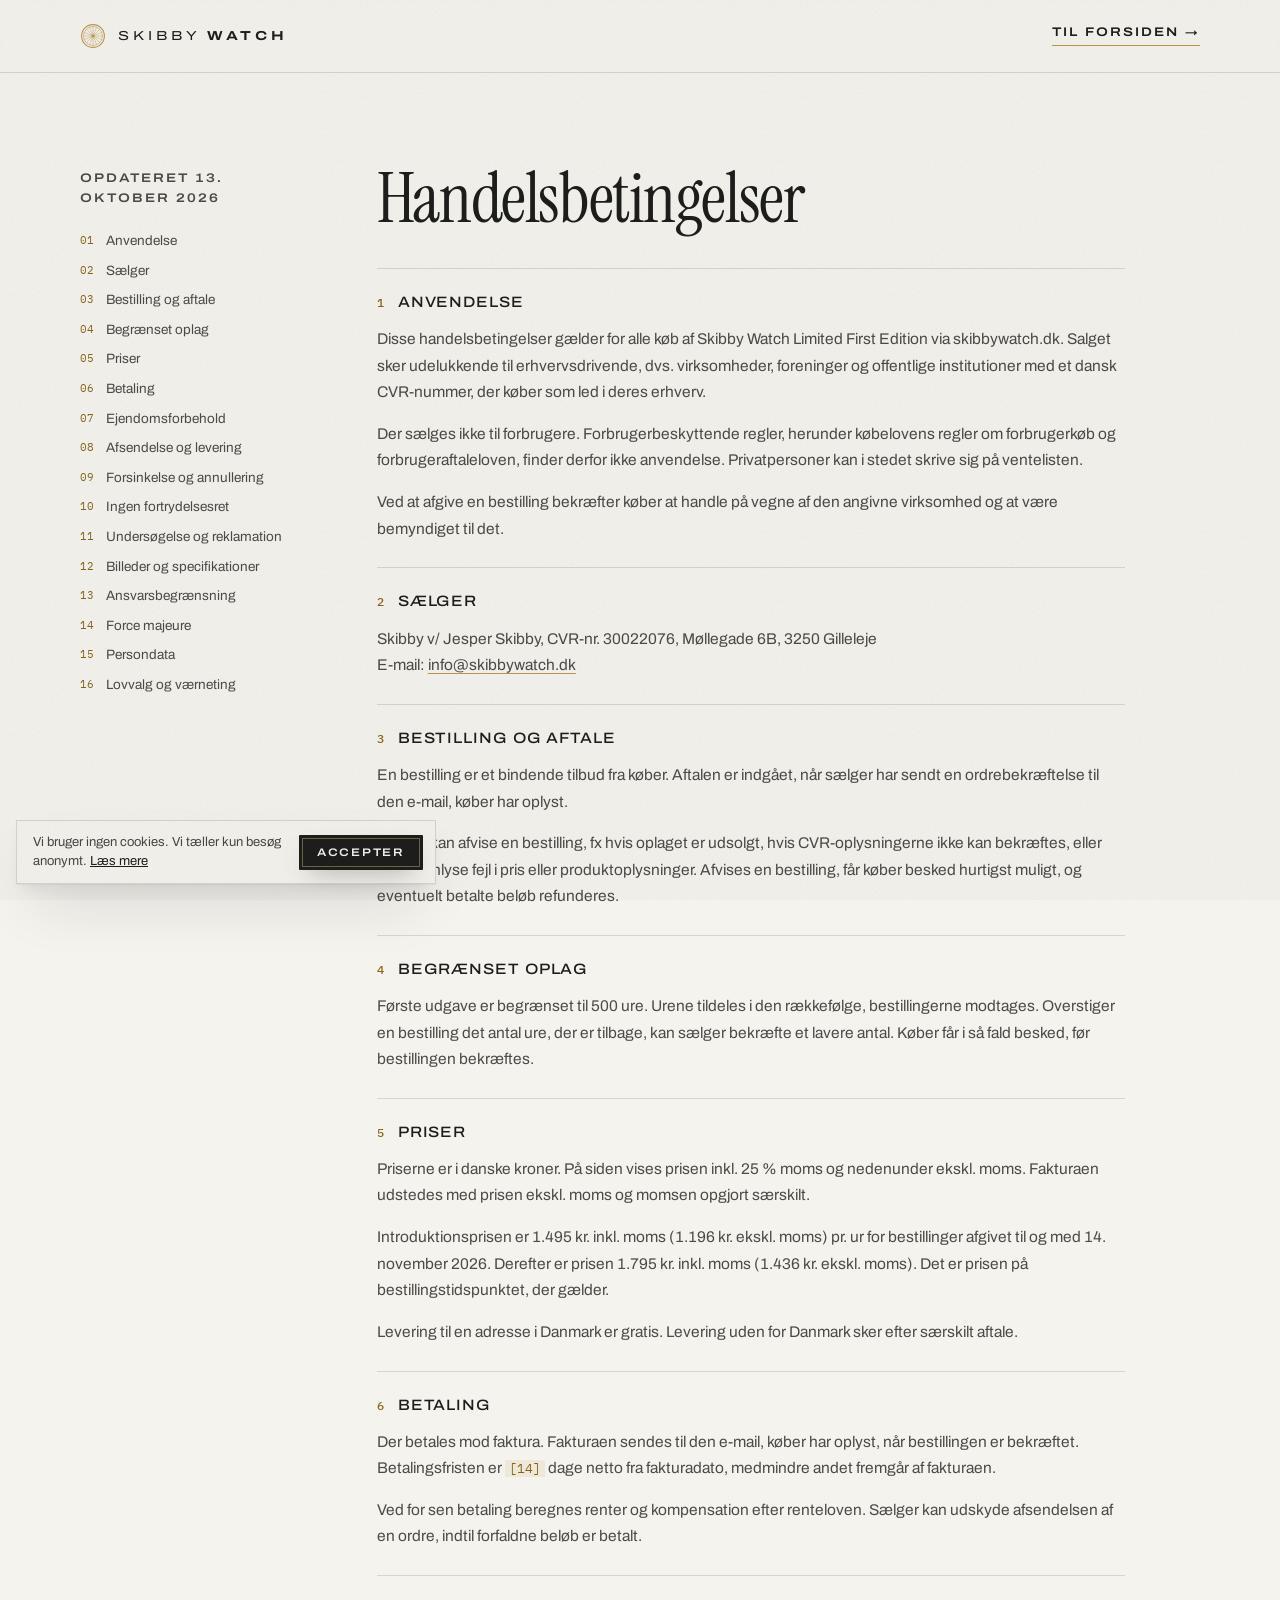
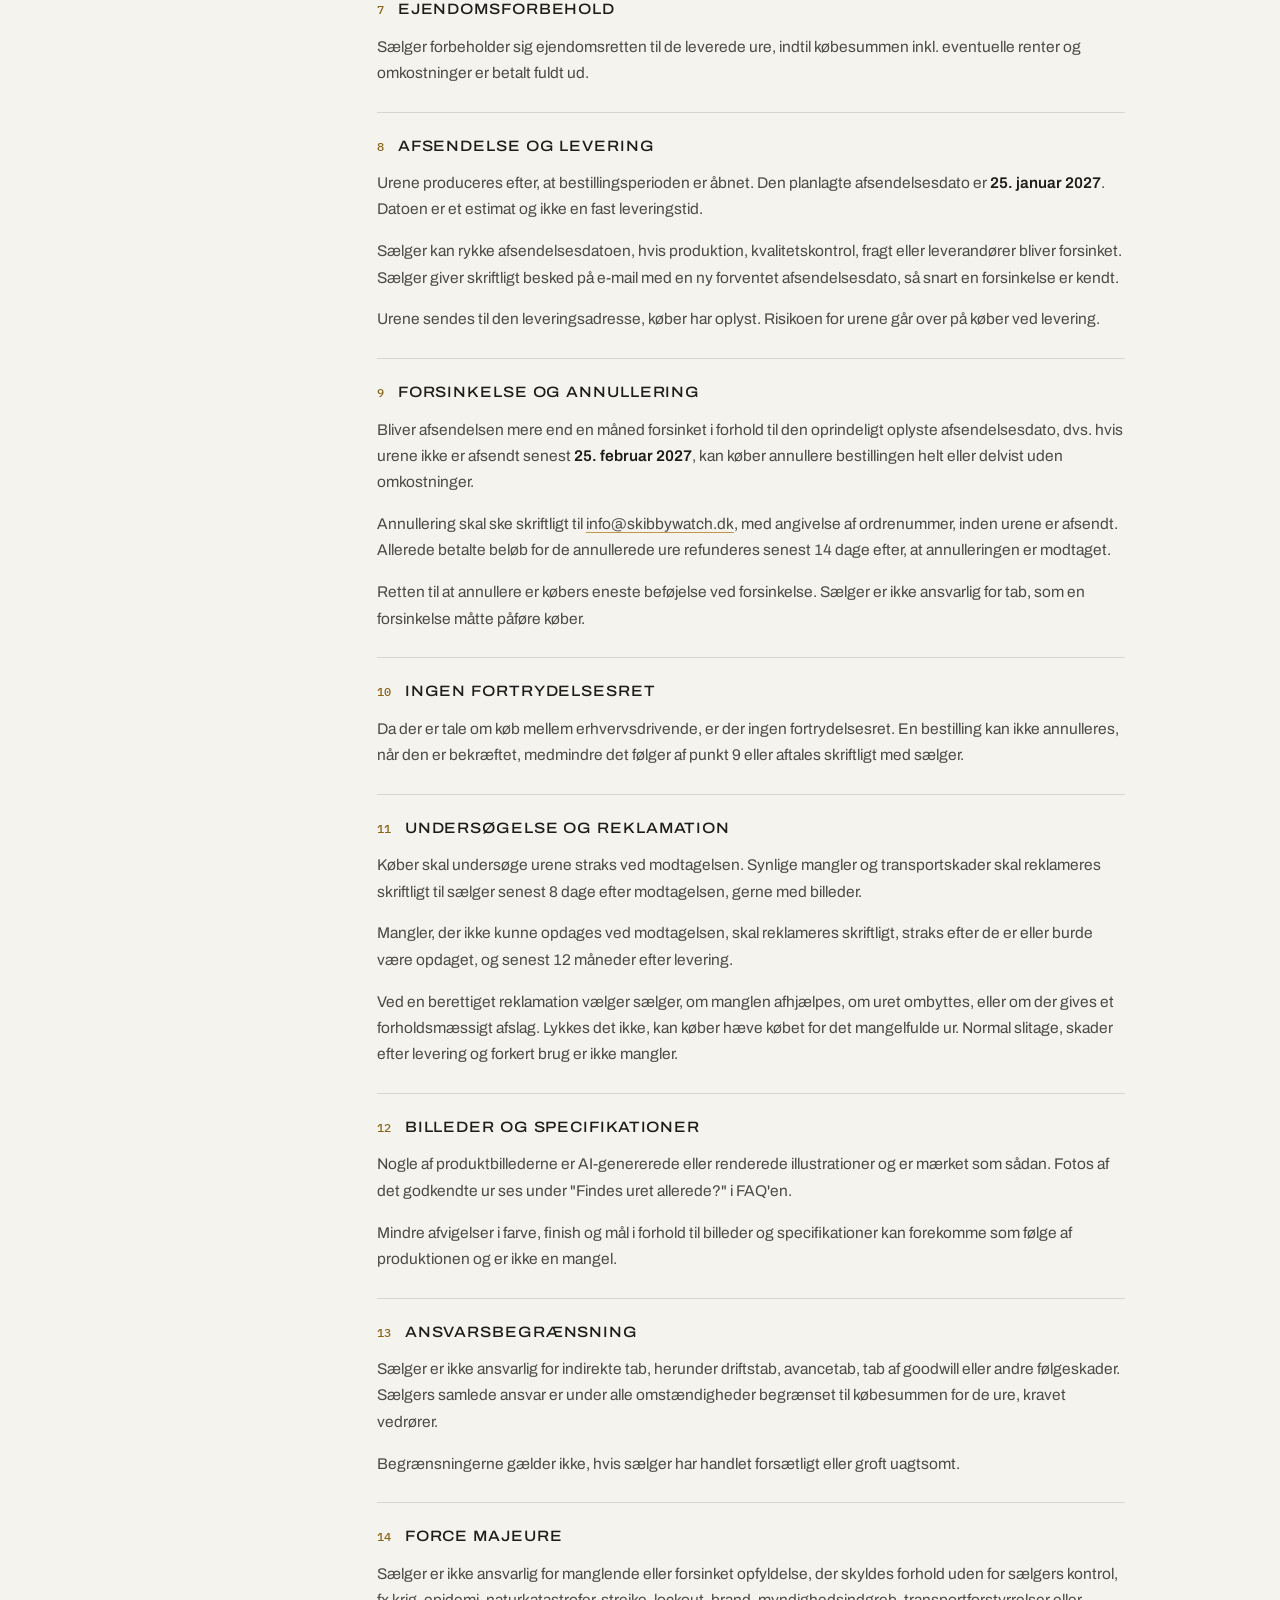
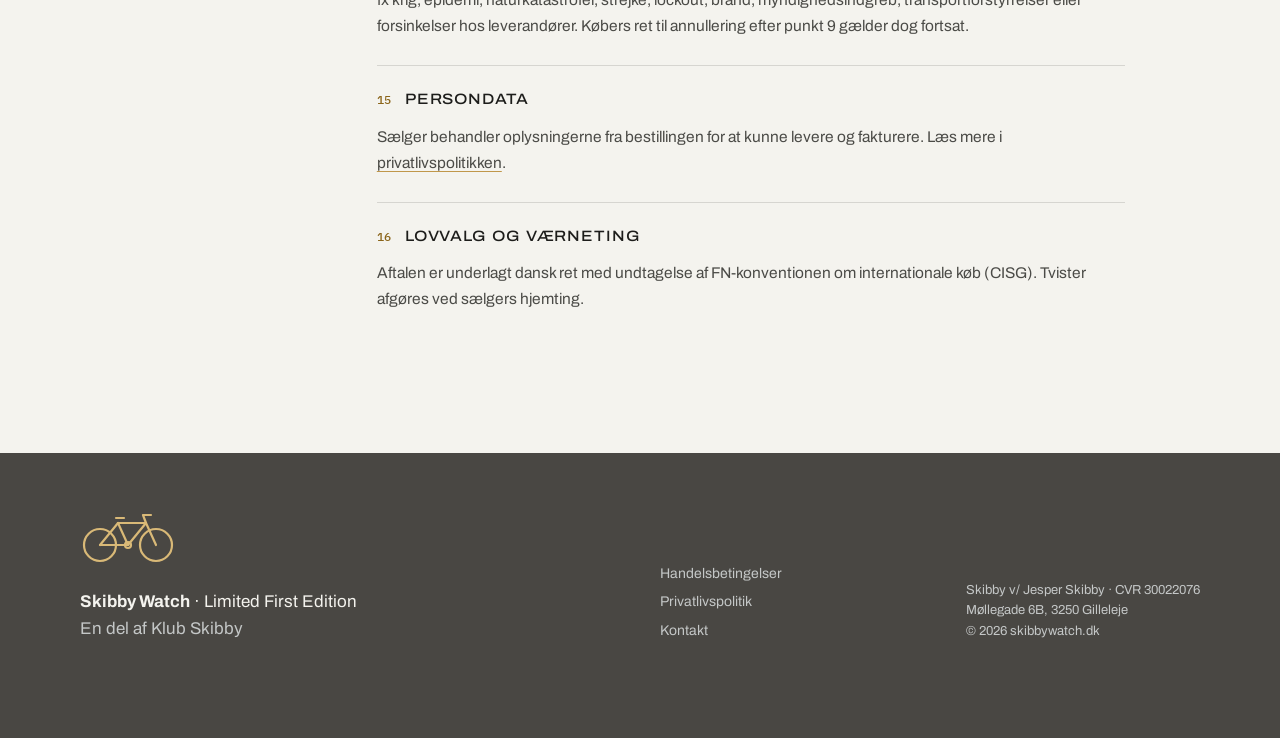
==== commit 2ecb41dd: "Simpel cookieboks med Accepter på alle sider Co-Authored-By: Claude Opus 5.5 <noreply@anthropic.com>" ====
--- a/handelsbetingelser.html
+++ b/handelsbetingelser.html
@@ -11,6 +11,8 @@
   <link rel="preconnect" href="https://fonts.gstatic.com" crossorigin>
   <link href="https://fonts.googleapis.com/css2?family=Archivo:wdth,wght@62..125,300..800&family=IBM+Plex+Mono:wght@400;500&family=Instrument+Serif:ital@0;1&display=swap" rel="stylesheet">
   <link rel="stylesheet" href="assets/css/style.css">
+  <script>window.va = window.va || function () { (window.vaq = window.vaq || []).push(arguments); };</script>
+  <script defer src="/_vercel/insights/script.js"></script>
 </head>
 <body class="legal-page">
 
@@ -155,5 +157,6 @@
       <p class="muted small">Skibby v/ Jesper Skibby · CVR 30022076<br>Møllegade 6B, 3250 Gilleleje<br>© 2026 skibbywatch.dk</p>
     </div>
   </footer>
+  <script src="assets/js/cookie.js" defer></script>
 </body>
 </html>
--- a/assets/css/style.css
+++ b/assets/css/style.css
@@ -1068,3 +1068,22 @@
   .reveal { transform: none; }
   .stage-line { stroke-dashoffset: 0; }
 }
+
+/* Cookieboks ---------------------------------------------------------- */
+.cookie-box {
+  position: fixed;
+  left: 16px; bottom: calc(16px + env(safe-area-inset-bottom, 0px));
+  z-index: 70;
+  display: flex; align-items: center; gap: 16px;
+  max-width: 420px;
+  padding: 12px 12px 12px 16px;
+  background: var(--paper);
+  border: 1px solid var(--line);
+  box-shadow: var(--shadow-soft);
+}
+.cookie-box p { margin: 0; font-size: 13px; line-height: 1.45; color: var(--stone); }
+.cookie-box a { color: var(--ink); }
+.cookie-box .btn { flex: none; }
+@media (max-width: 760px) {
+  .cookie-box { left: 12px; right: 12px; bottom: calc(12px + env(safe-area-inset-bottom, 0px)); max-width: none; }
+}
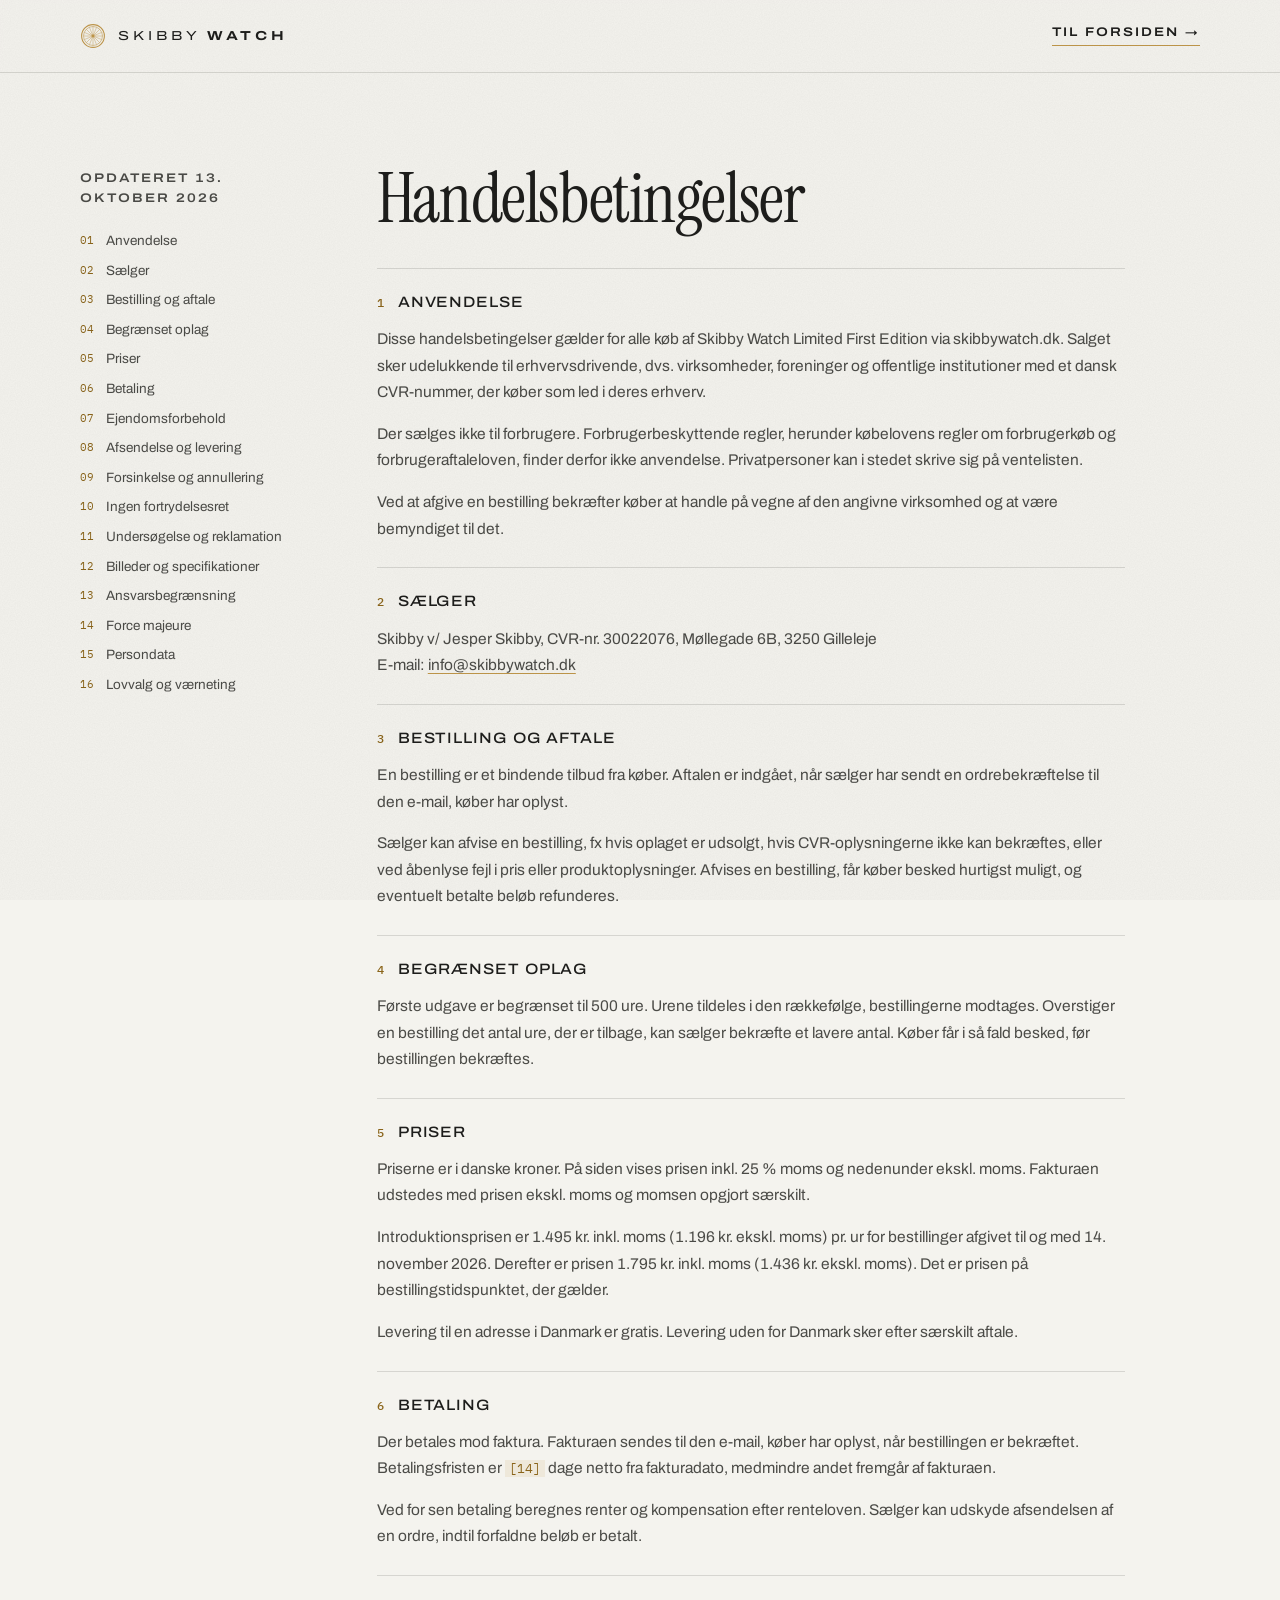
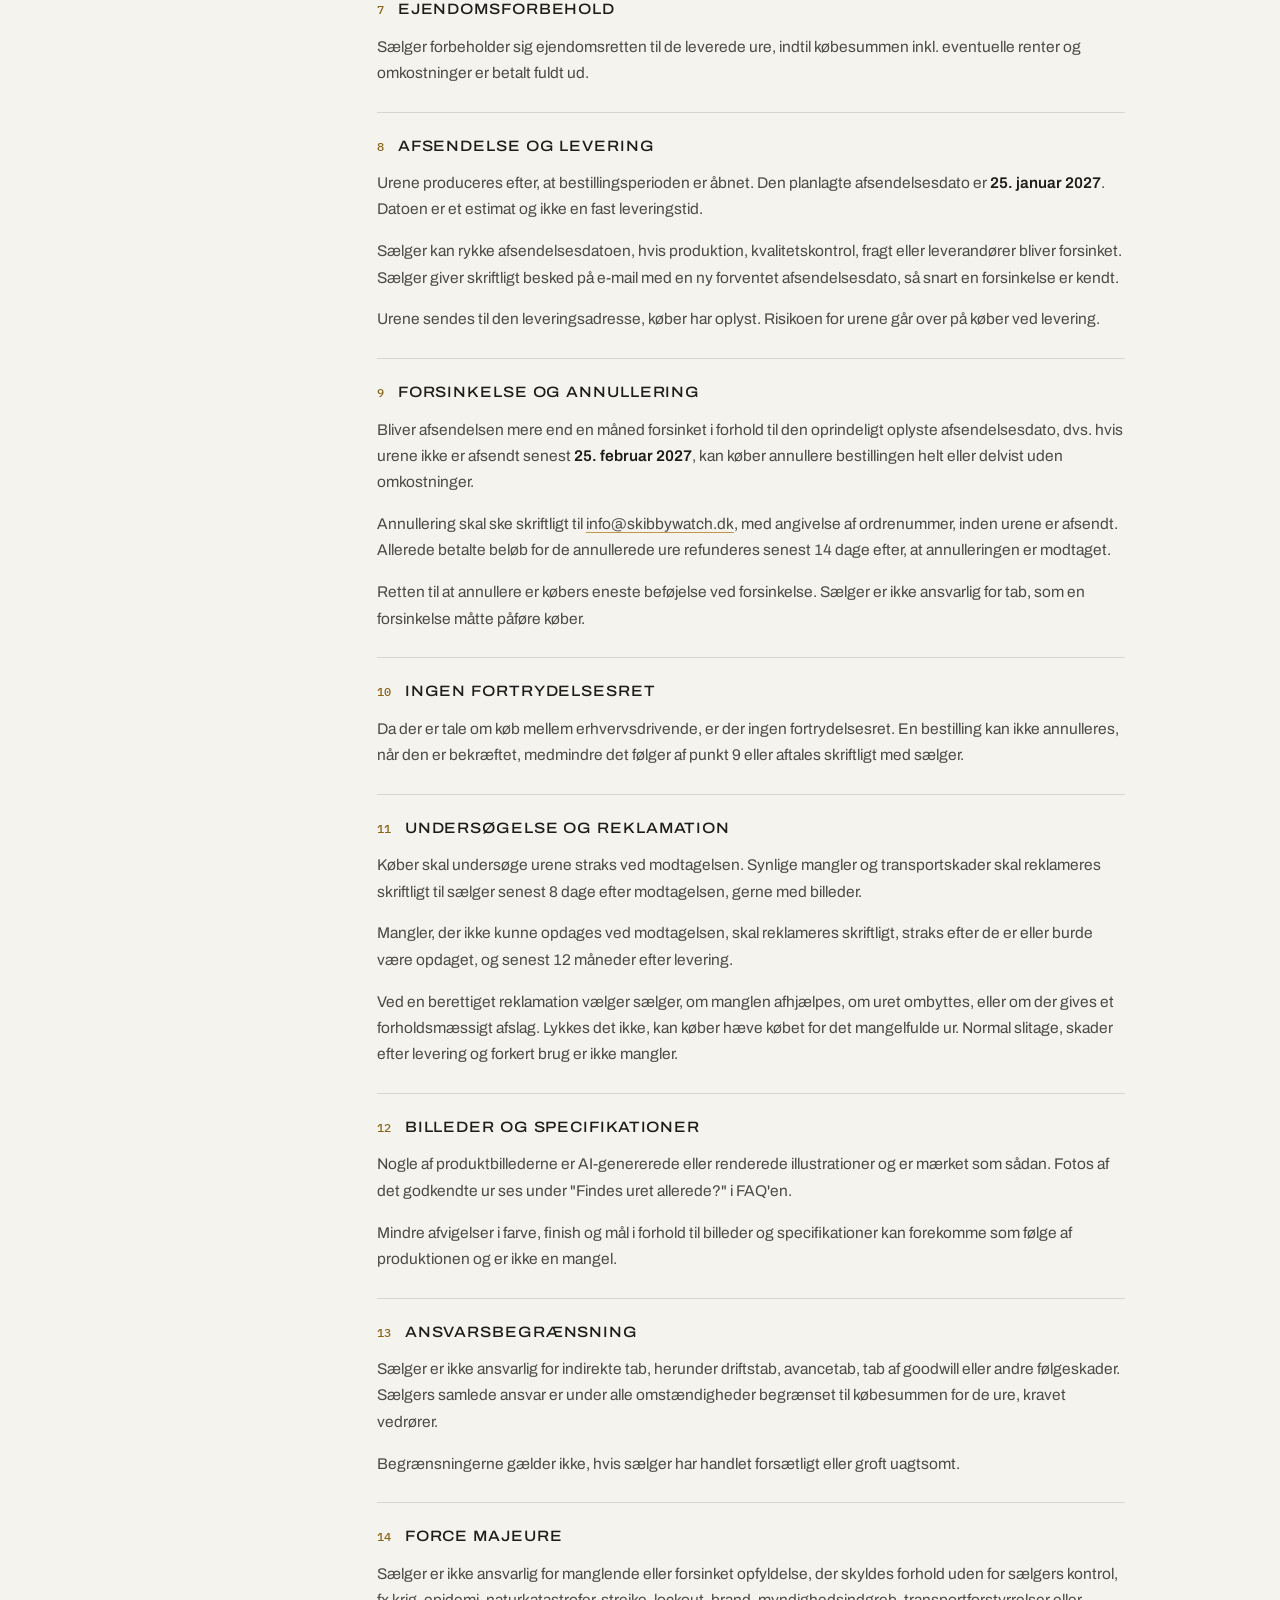
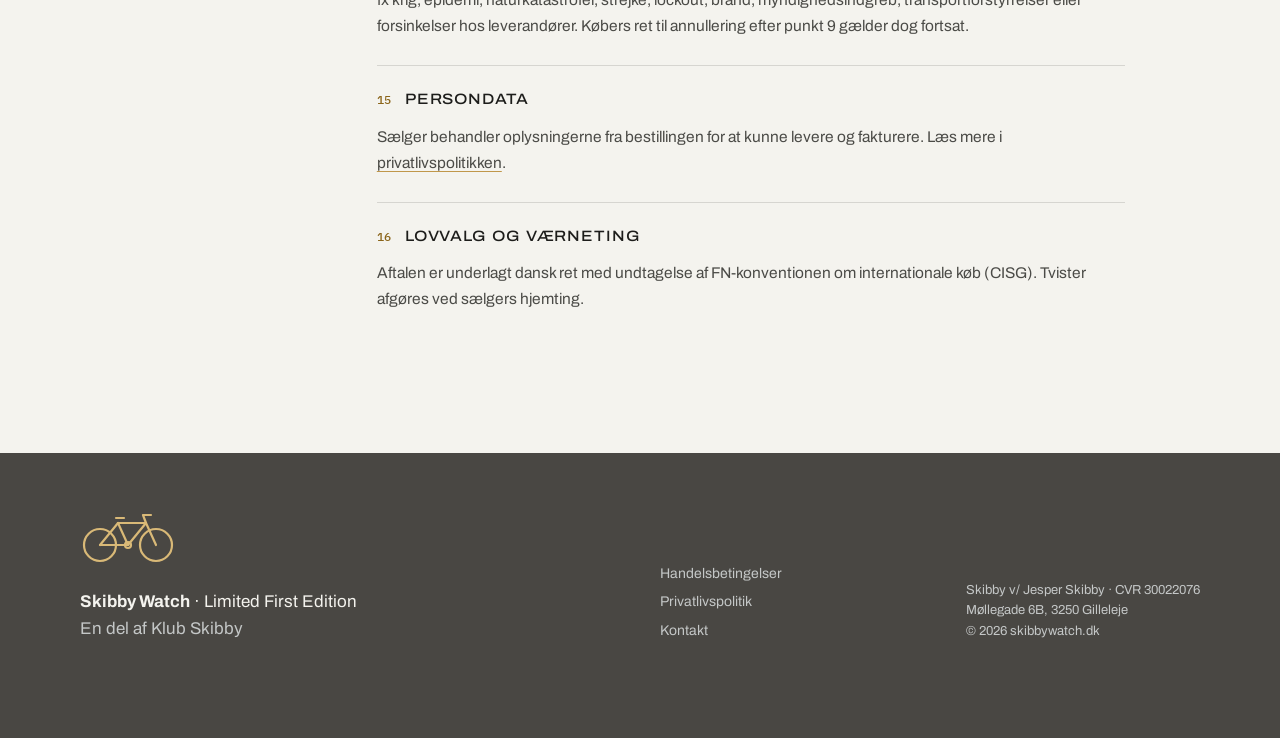
==== commit 48627e98: "Fjern cookieboks igen (ikke nødvendig: ingen cookies) This reverts commit 2ecb41d.  Co-Authored-By: " ====
--- a/handelsbetingelser.html
+++ b/handelsbetingelser.html
@@ -157,6 +157,5 @@
       <p class="muted small">Skibby v/ Jesper Skibby · CVR 30022076<br>Møllegade 6B, 3250 Gilleleje<br>© 2026 skibbywatch.dk</p>
     </div>
   </footer>
-  <script src="assets/js/cookie.js" defer></script>
 </body>
 </html>
--- a/assets/css/style.css
+++ b/assets/css/style.css
@@ -1068,22 +1068,3 @@
   .reveal { transform: none; }
   .stage-line { stroke-dashoffset: 0; }
 }
-
-/* Cookieboks ---------------------------------------------------------- */
-.cookie-box {
-  position: fixed;
-  left: 16px; bottom: calc(16px + env(safe-area-inset-bottom, 0px));
-  z-index: 70;
-  display: flex; align-items: center; gap: 16px;
-  max-width: 420px;
-  padding: 12px 12px 12px 16px;
-  background: var(--paper);
-  border: 1px solid var(--line);
-  box-shadow: var(--shadow-soft);
-}
-.cookie-box p { margin: 0; font-size: 13px; line-height: 1.45; color: var(--stone); }
-.cookie-box a { color: var(--ink); }
-.cookie-box .btn { flex: none; }
-@media (max-width: 760px) {
-  .cookie-box { left: 12px; right: 12px; bottom: calc(12px + env(safe-area-inset-bottom, 0px)); max-width: none; }
-}
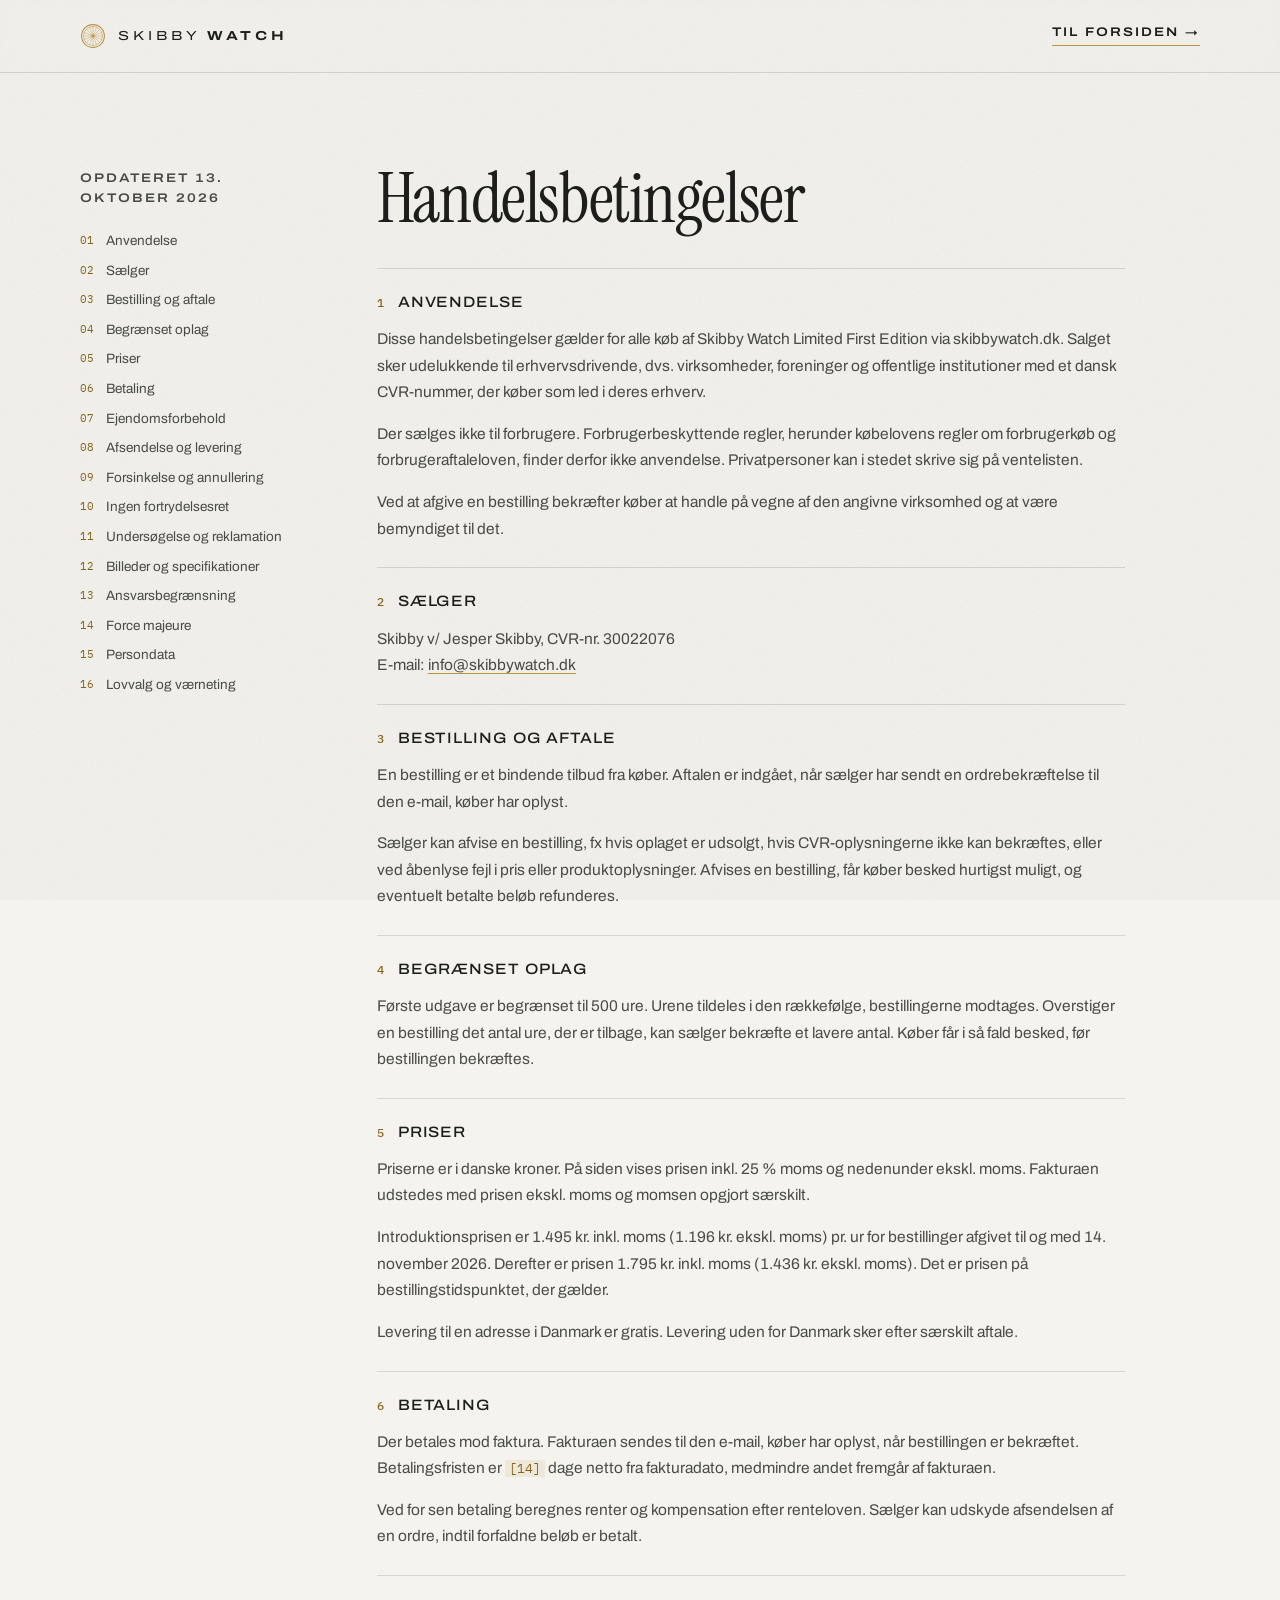
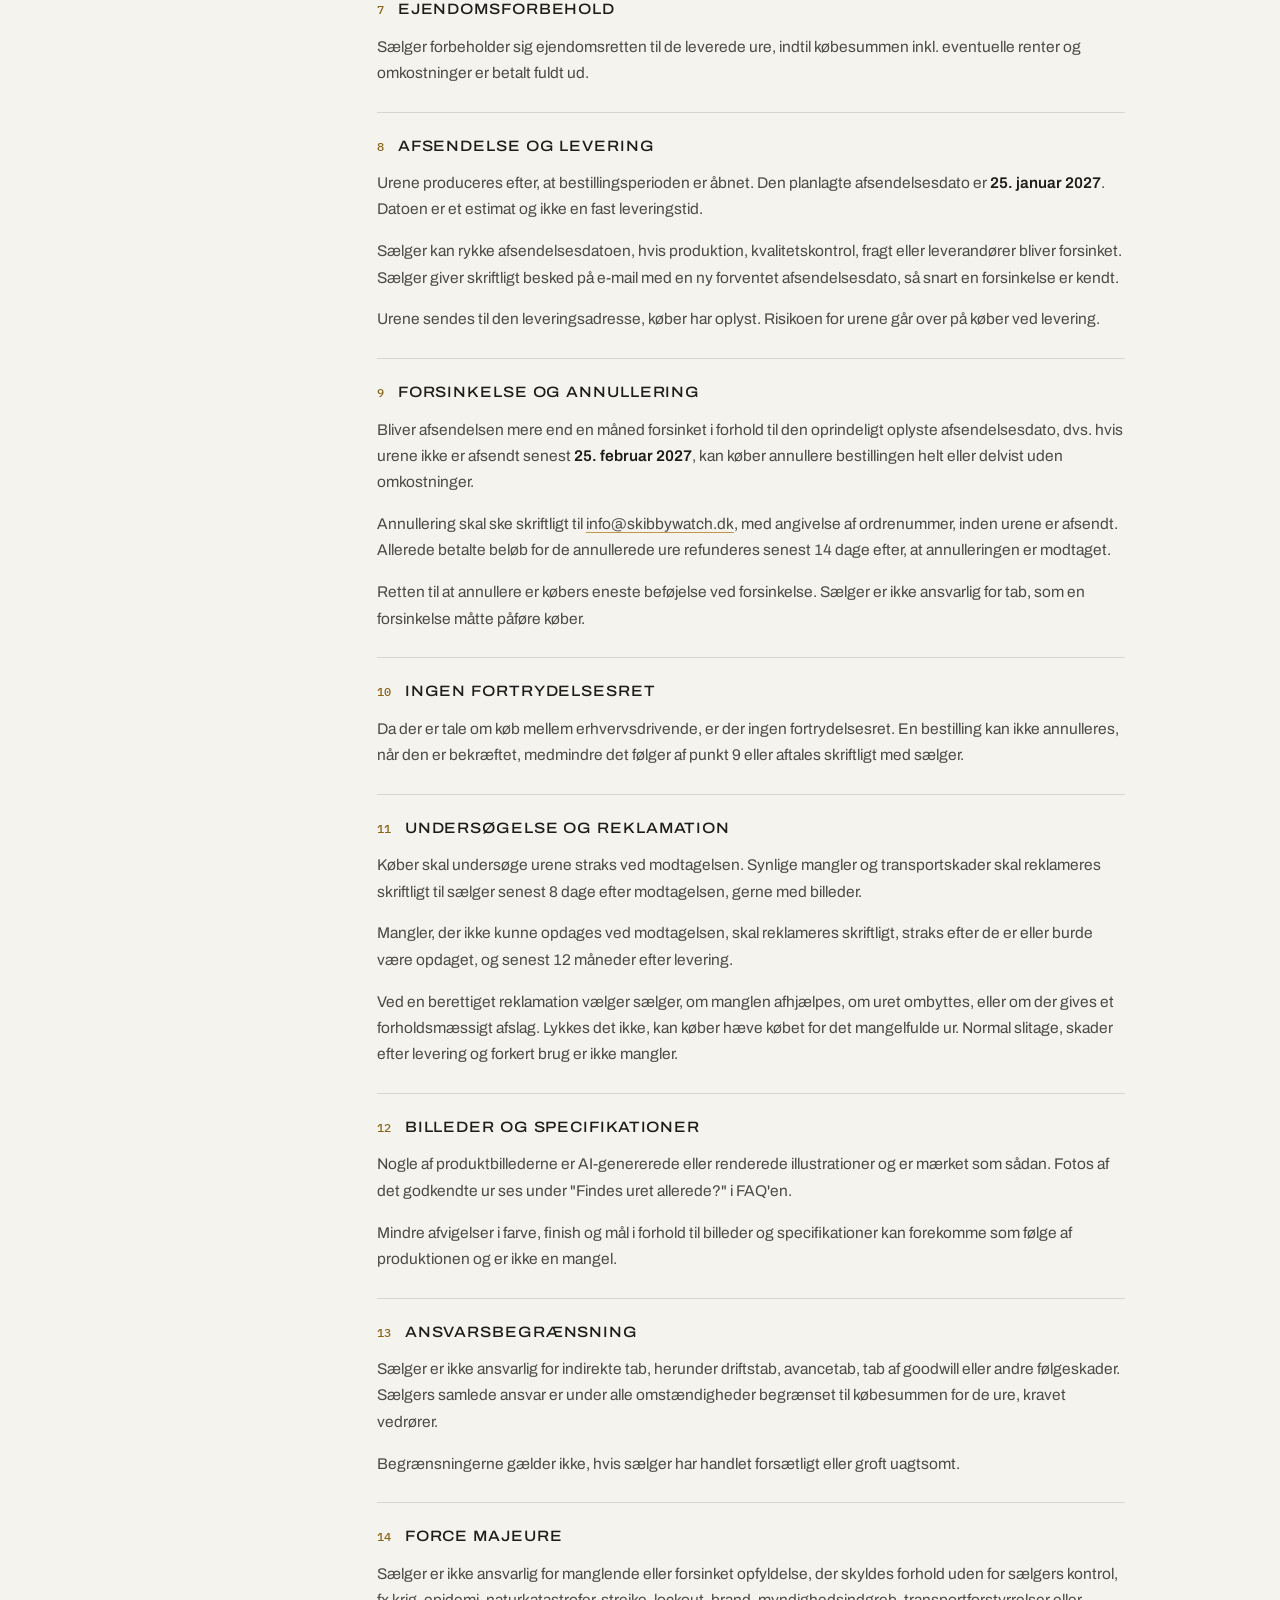
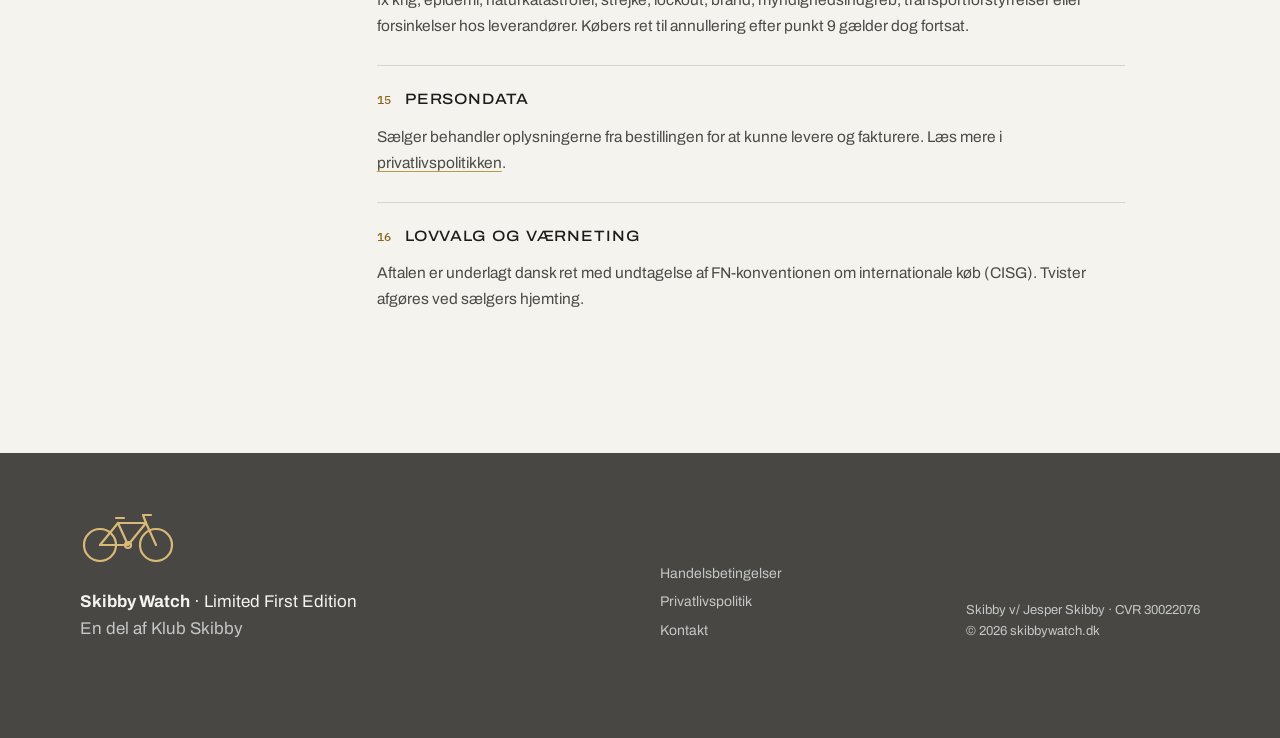
==== commit 8cd8673c: "Fjern adressen fra sider og mails, behold firmanavn og CVR Co-Authored-By: Claude Opus 5.5 <noreply@" ====
--- a/handelsbetingelser.html
+++ b/handelsbetingelser.html
@@ -67,7 +67,7 @@
         </section>
         <section id="saelger">
           <h2><span>2</span>Sælger</h2>
-          <p>Skibby v/ Jesper Skibby, CVR-nr. 30022076, Møllegade 6B, 3250 Gilleleje<br>E-mail: <a href="mailto:info@skibbywatch.dk">info@skibbywatch.dk</a></p>
+          <p>Skibby v/ Jesper Skibby, CVR-nr. 30022076<br>E-mail: <a href="mailto:info@skibbywatch.dk">info@skibbywatch.dk</a></p>
         </section>
         <section id="aftale">
           <h2><span>3</span>Bestilling og aftale</h2>
@@ -154,7 +154,7 @@
         <a href="privatlivspolitik.html">Privatlivspolitik</a>
         <a href="mailto:info@skibbywatch.dk">Kontakt</a>
       </nav>
-      <p class="muted small">Skibby v/ Jesper Skibby · CVR 30022076<br>Møllegade 6B, 3250 Gilleleje<br>© 2026 skibbywatch.dk</p>
+      <p class="muted small">Skibby v/ Jesper Skibby · CVR 30022076<br>© 2026 skibbywatch.dk</p>
     </div>
   </footer>
 </body>
